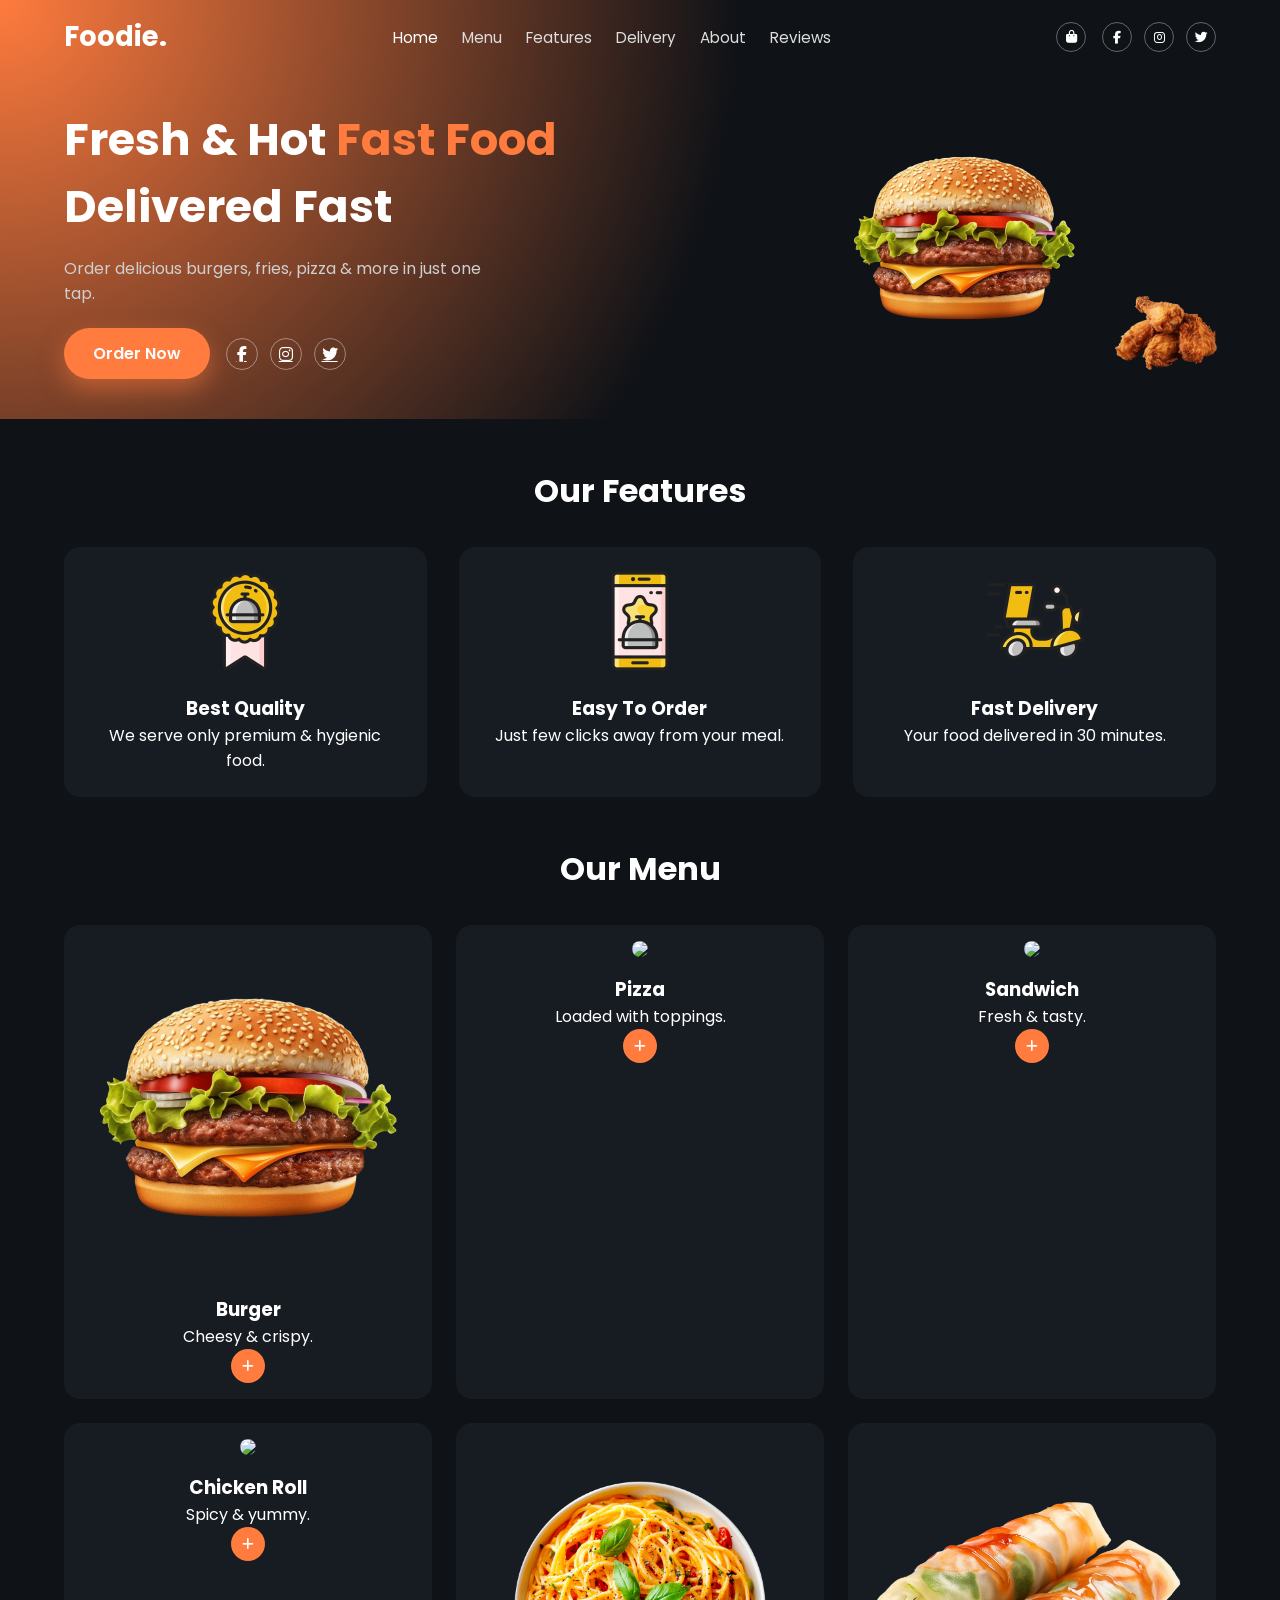
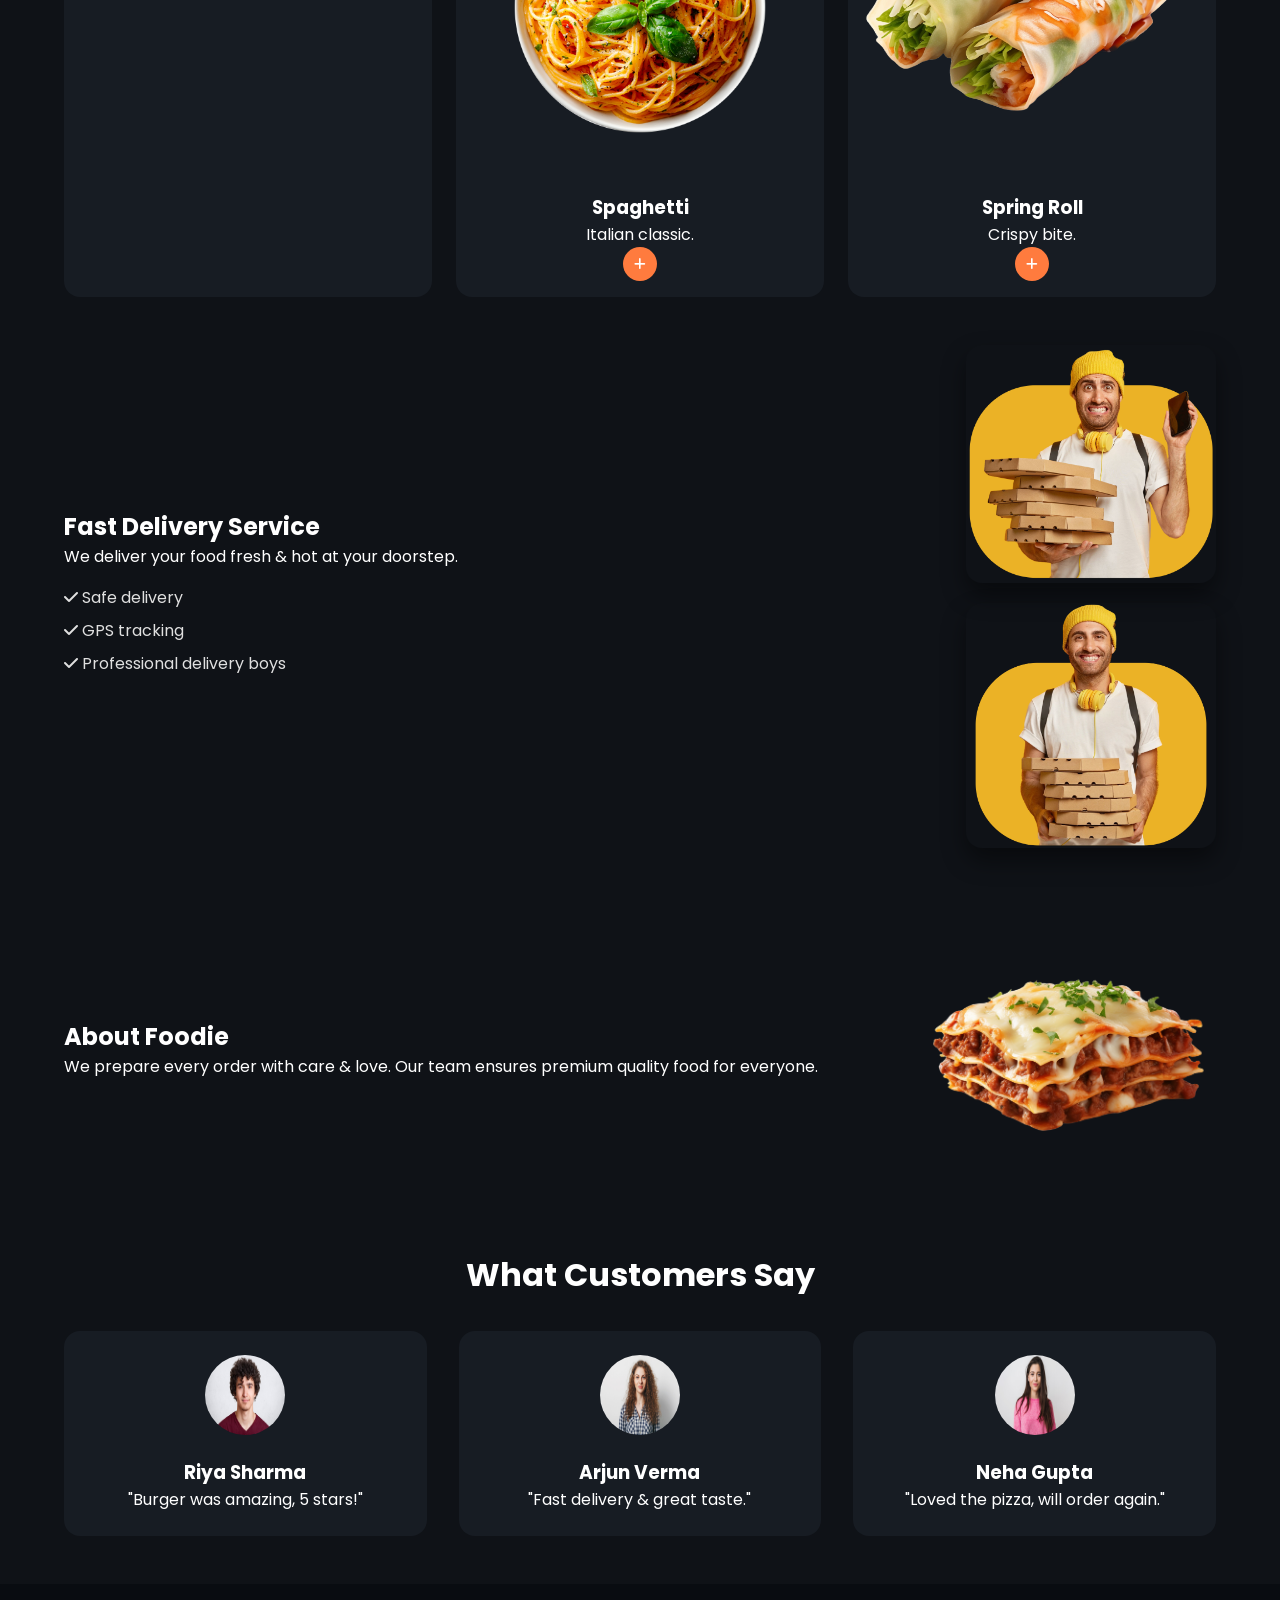
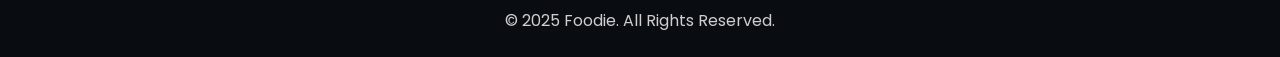
==== index.html @ 80d9b734 "foodie delivery" ====
<!DOCTYPE html>
<html lang="en">

<head>
  <meta charset="UTF-8" />
  <meta name="viewport" content="width=device-width, initial-scale=1.0" />
  <title>Foodie Website</title>

  <!-- Font -->
  <link href="https://fonts.googleapis.com/css2?family=Poppins:wght@300;400;500;600;700&display=swap"
    rel="stylesheet">

  <!-- Icons -->
  <link rel="stylesheet"
    href="https://cdnjs.cloudflare.com/ajax/libs/font-awesome/6.5.1/css/all.min.css">

  <!-- CSS -->
  <link rel="stylesheet" href="style.css" />

</head>

<body>

  <!-- HEADER -->
  <header class="header">
    <nav class="navbar wrapper flex between items-center">
      <a href="#" class="logo">Foodie.</a>

      <ul class="navlist flex gap-3">
        <li><a href="#home" class="active">Home</a></li>
        <li><a href="#menu">Menu</a></li>
        <li><a href="#features">Features</a></li>
        <li><a href="#delivery">Delivery</a></li>
        <li><a href="#about">About</a></li>
        <li><a href="#testimonials">Reviews</a></li>
      </ul>

      <div class="nav-right flex gap-2">
        <a href="#" class="cart-icon">
          

          <i class="fa-solid fa-bag-shopping"></i>
        </a>

        <div class="social-header flex gap-1">
          <a href="#"><i class="fa-brands fa-facebook-f"></i></a>
          <a href="#"><i class="fa-brands fa-instagram"></i></a>
          <a href="#"><i class="fa-brands fa-twitter"></i></a>
        </div>

        <input type="checkbox" id="menu-toggle">
        <label for="menu-toggle" class="hamburger">
          <i class="fa-solid fa-bars"></i>
        </label>
      </div>
    </nav>

    <div class="mobile-menu wrapper">
      <ul>
        <li><a href="#home" class="active">Home</a></li>
        <li><a href="#menu">Menu</a></li>
        <li><a href="#features">Features</a></li>
        <li><a href="#delivery">Delivery</a></li>
        <li><a href="#about">About</a></li>
        <li><a href="#testimonials">Reviews</a></li>
      </ul>
    </div>

    <!-- HERO SECTION -->
    <section id="home" class="hero wrapper flex between">
      <div class="hero-text">
        <h1>Fresh & Hot <span>Fast Food</span> Delivered Fast</h1>
        <p>Order delicious burgers, fries, pizza & more in just one tap.</p>

        <div class="hero-cta flex items-center gap-2">
          <a href="#menu" class="btn-primary">Order Now</a>

          <div class="hero-social flex gap-1">
            <a href="#"><i class="fa-brands fa-facebook-f"></i></a>
            <a href="#"><i class="fa-brands fa-instagram"></i></a>
            <a href="#"><i class="fa-brands fa-twitter"></i></a>
          </div>
        </div>
      </div>

      <div class="hero-image">
        <img src="image/burger.png" alt="Main Food">
        <img src="image/fried-chicken.png" class="hero-img-small" alt="Side Food">
      </div>
    </section>

  </header>


  <!-- FEATURES SECTION -->
  <section id="features" class="features wrapper">
    <h2 class="section-heading">Our Features</h2>

    <div class="features-grid">
      <div class="feature-card">
        <img src="image/best-quality.png" alt="Best Quality">
        <h3>Best Quality</h3>
        <p>We serve only premium & hygienic food.</p>
      </div>

      <div class="feature-card">
        <img src="image/easy-to-order.png" alt="Order Easy">
        <h3>Easy To Order</h3>
        <p>Just few clicks away from your meal.</p>
      </div>

      <div class="feature-card">
        <img src="image/fast-delivery.png" alt="Fast Delivery">
        <h3>Fast Delivery</h3>
        <p>Your food delivered in 30 minutes.</p>
      </div>
    </div>
  </section>


  <!-- MENU SECTION -->
  <section id="menu" class="menu wrapper">
    <h2 class="section-heading">Our Menu</h2>

    <div class="menu-grid">

      <div class="menu-card">
        <img src="image/burger.png">
        <h3>Burger</h3>
        <p>Cheesy & crispy.</p>
        <button class="add-btn"><i class="fa-solid fa-plus"></i></button>
      </div>

      <div class="menu-card">
        <img src="image/pizza.png">
        <h3>Pizza</h3>
        <p>Loaded with toppings.</p>
        <button class="add-btn"><i class="fa-solid fa-plus"></i></button>
      </div>

      <div class="menu-card">
        <img src="image/sandwich.png">
        <h3>Sandwich</h3>
        <p>Fresh & tasty.</p>
        <button class="add-btn"><i class="fa-solid fa-plus"></i></button>
      </div>

      <div class="menu-card">
        <img src="image/chicken-roll.png">
        <h3>Chicken Roll</h3>
        <p>Spicy & yummy.</p>
        <button class="add-btn"><i class="fa-solid fa-plus"></i></button>
      </div>

      <div class="menu-card"> 

        <img src="image/spaghetti.png">
        <h3>Spaghetti</h3>
        <p>Italian classic.</p>
        <button class="add-btn"><i class="fa-solid fa-plus"></i></button>
      </div>

      <div class="menu-card">
        <img src="image/spring-roll.png">
        <h3>Spring Roll</h3>
        <p>Crispy bite.</p>
        <button class="add-btn"><i class="fa-solid fa-plus"></i></button>
      </div>

    </div>
  </section>


  <!-- DELIVERY SECTION (UPDATED WITH 2 IMAGES) -->
  <section id="delivery" class="delivery wrapper flex between">

    <div class="delivery-text">
      <h2>Fast Delivery Service</h2>
      <p>We deliver your food fresh & hot at your doorstep.</p>

      <ul>
        <li><i class="fa-solid fa-check"></i> Safe delivery</li>
        <li><i class="fa-solid fa-check"></i> GPS tracking</li>
        <li><i class="fa-solid fa-check"></i> Professional delivery boys</li>
      </ul>
    </div>

    <div class="delivery-images">
      <img src="image/delivery-boy-with-phone.png" class="delivery-img" alt="Delivery Boy">
      <img src="image/delivery-boy.png" class="delivery-img" alt="Delivery Boy 2">
    </div>

  </section>


  <!-- ABOUT SECTION -->
  <section id="about" class="about wrapper flex between">
    <div class="about-text">
      <h2>About <span>Foodie</span></h2>
      <p>We prepare every order with care & love. Our team ensures premium
        quality food for everyone.</p>
    </div>

    <div class="about-image">
      <img src="image/lasagna.png">
    </div>
  </section>


  <!-- TESTIMONIALS -->
  <section id="testimonials" class="testimonials wrapper">
    <h2 class="section-heading">What Customers Say</h2>

    <div class="testi-grid">

      <div class="testi-card">
        <img src="image/profile1.jpeg">
        <h3>Riya Sharma</h3>
        <p>"Burger was amazing, 5 stars!"</p>
      </div>

      <div class="testi-card">
        <img src="image/profile2.jpeg">
        <h3>Arjun Verma</h3>
        <p>"Fast delivery & great taste."</p>
      </div>

      <div class="testi-card">
        <img src="image/profile3.jpeg">
        <h3>Neha Gupta</h3>
        <p>"Loved the pizza, will order again."</p>
      </div>

    </div>
  </section>


  <!-- FOOTER -->
  <footer class="footer">
    <p>© 2025 Foodie. All Rights Reserved.</p>
  </footer>

  <!-- JS -->
  <script src="script.js"></script>

</body>

</html>
---- style.css ----
/* RESET */
*,
*::before,
*::after {
  margin: 0;
  padding: 0;
  box-sizing: border-box;
}

body {
  font-family: "Poppins", sans-serif;
  background: #0f1217;
  color: #ffffff;
}

/* UTILITIES */
.wrapper {
  width: 90%;
  max-width: 1200px;
  margin: 0 auto;
}

.flex {
  display: flex;
}

.between {
  justify-content: space-between;
}

.items-center {
  align-items: center;
}

.gap-1 {
  gap: 0.75rem;
}

.gap-2 {
  gap: 1rem;
}

.gap-3 {
  gap: 1.5rem;
}

/* HEADER / NAVBAR */
.header {
  padding: 1rem 0 2.5rem;
  background: radial-gradient(circle at top left, #ff7b3e, #0f1217 55%);
}

.logo {
  text-decoration: none;
  font-size: 1.7rem;
  font-weight: 700;
  color: #fff;
}

.navlist {
  list-style: none;
}

.navlist a {
  text-decoration: none;
  color: #dedede;
  font-size: 0.95rem;
  transition: 0.3s;
}

.navlist a:hover,
.navlist a.active {
  color: white;
}

/* Right side */
.cart-icon,
.social-header a {
  width: 30px;
  height: 30px;
  border-radius: 50%;
  border: 1px solid rgba(255, 255, 255, 0.35);
  display: flex;
  align-items: center;
  justify-content: center;
  text-decoration: none;
  color: white;
  font-size: 0.8rem;
  transition: 0.3s;
}

.cart-icon:hover,
.social-header a:hover {
  background: #ff7b3e;
  border-color: #ff7b3e;
}

/* Badge */
.badge {
  position: absolute;
  top: -6px;
  right: -6px;
  background: #ff7b3e;
  color: white;
  padding: 2px 6px;
  border-radius: 50%;
  font-size: 0.7rem;
  font-weight: bold;
}

/* Mobile Menu */
#menu-toggle {
  display: none;
}

.hamburger {
  display: none;
  cursor: pointer;
  font-size: 1.2rem;
}

.mobile-menu {
  display: none;
  margin-top: 0.7rem;
}

.mobile-menu ul {
  list-style: none;
  background: #1b1f25;
  padding: 1rem;
  border-radius: 0.8rem;
}

.mobile-menu li {
  margin: 0.5rem 0;
}

.mobile-menu a {
  color: #e0e0e0;
  text-decoration: none;
  font-size: 1rem;
}

/* HERO SECTION */
.hero {
  margin-top: 3rem;
  display: grid;
  grid-template-columns: 1.1fr 0.9fr;
  align-items: center;
  gap: 2rem;
}

.hero-text h1 {
  font-size: 2.8rem;
}
.hero-text h1 span {
  color: #ff7b3e;
}

.hero-text p {
  margin: 1rem 0 1.4rem;
  max-width: 420px;
  color: #cfcfcf;
}

.btn-primary {
  background: #ff7b3e;
  padding: 0.8rem 1.8rem;
  border-radius: 999px;
  color: white;
  text-decoration: none;
  font-weight: 600;
  box-shadow: 0 10px 25px rgba(255, 123, 62, 0.5);
}

.hero-social a {
  width: 32px;
  height: 32px;
  border-radius: 50%;
  border: 1px solid rgba(255, 255, 255, 0.4);
  display: flex;
  align-items: center;
  justify-content: center;
  color: white;
}

/* Hero images */
.hero-image {
  position: relative;
  text-align: center;
}

.hero-image img:first-child {
  width: 250px;
}

.hero-img-small {
  position: absolute;
  bottom: -20px;
  right: -10px;
  width: 120px;
}

/* FEATURES */
.features {
  margin: 3rem auto;
  text-align: center;
}

.features-grid {
  display: grid;
  grid-template-columns: repeat(3, 1fr);
  gap: 2rem;
}

.feature-card {
  background: #171c23;
  padding: 1.5rem;
  border-radius: 1rem;
  text-align: center;
}

.feature-card img {
  width: 100px;
  margin-bottom: 1rem;
}

/* MENU SECTION */
.menu {
  margin: 3rem auto;
}

.section-heading {
  text-align: center;
  font-size: 2rem;
  margin-bottom: 2rem;
}

.menu-grid {
  display: grid;
  grid-template-columns: repeat(3, 1fr);
  gap: 1.5rem;
}

.menu-card {
  background: #171c23;
  padding: 1rem;
  border-radius: 1rem;
  text-align: center;
}

.menu-card img {
  width: 100%;
  border-radius: 0.8rem;
  margin-bottom: 0.7rem;
}

.add-btn {
  width: 34px;
  height: 34px;
  background: #ff7b3e;
  border: none;
  border-radius: 50%;
  color: white;
  cursor: pointer;
}

/* DELIVERY (2 DELIVERY BOY IMAGES) */
.delivery {
  margin: 3rem auto;
  gap: 2rem;
  align-items: center;
}

.delivery-text {
  max-width: 450px;
}

.delivery-text ul {
  margin-top: 1rem;
  list-style: none;
}

.delivery-text li {
  margin-bottom: 0.5rem;
  color: #e0e0e0;
}

.delivery-images {
  display: flex;
  flex-direction: column;
  gap: 1.2rem;
}

.delivery-img {
  width: 250px;
  border-radius: 1rem;
  box-shadow: 0 12px 25px rgba(0, 0, 0, 0.45);
}

/* ABOUT */
.about {
  margin: 3rem auto;
  gap: 2rem;
  align-items: center;
}

.about-image img {
  width: 300px;
  border-radius: 1rem;
}

/* TESTIMONIALS */
.testimonials {
  margin: 3rem auto;
  text-align: center;
}

.testi-grid {
  margin-top: 2rem;
  display: grid;
  grid-template-columns: repeat(3, 1fr);
  gap: 2rem;
}

.testi-card {
  background: #171c23;
  padding: 1.5rem;
  border-radius: 1rem;
}

.testi-card img {
  width: 80px;
  height: 80px;
  border-radius: 50%;
  margin-bottom: 1rem;
}

/* FOOTER */
.footer {
  background: #090c11;
  text-align: center;
  padding: 1.5rem 0;
  margin-top: 3rem;
  color: #cfcfcf;
}

/* RESPONSIVE */
@media (max-width: 900px) {
  .hero {
    grid-template-columns: 1fr;
  }

  .menu-grid {
    grid-template-columns: repeat(2, 1fr);
  }

  .features-grid {
    grid-template-columns: 1fr;
  }

  .testi-grid {
    grid-template-columns: 1fr;
  }
}

@media (max-width: 768px) {

  .navlist {
    display: none;
  }

  .hamburger {
    display: block;
  }

  .mobile-menu {
    display: block;
  }

  .delivery {
    flex-direction: column;
    text-align: center;
  }

  .delivery-images {
    flex-direction: row;
    justify-content: center;
  }

  .delivery-img {
    width: 180px;
  }

  .menu-grid {
    grid-template-columns: 1fr;
  }

  .about {
    flex-direction: column;
  }
}
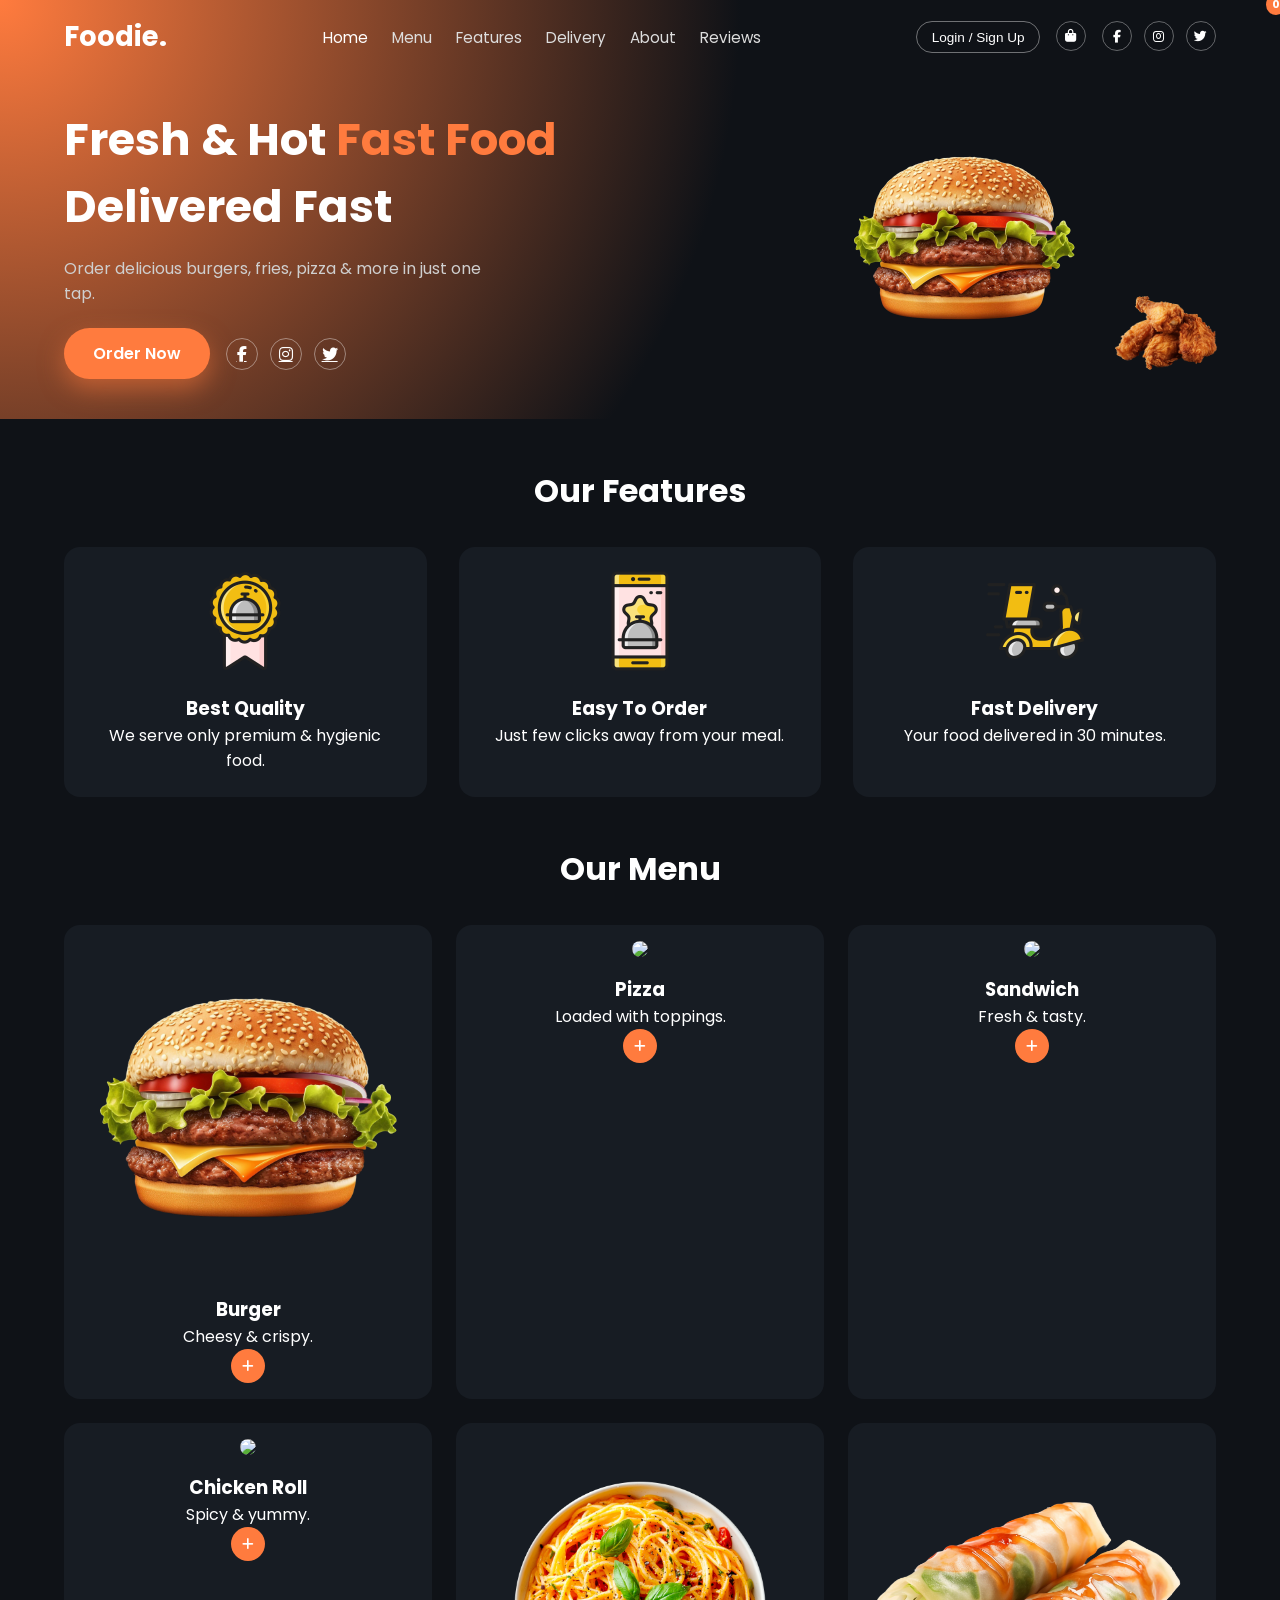
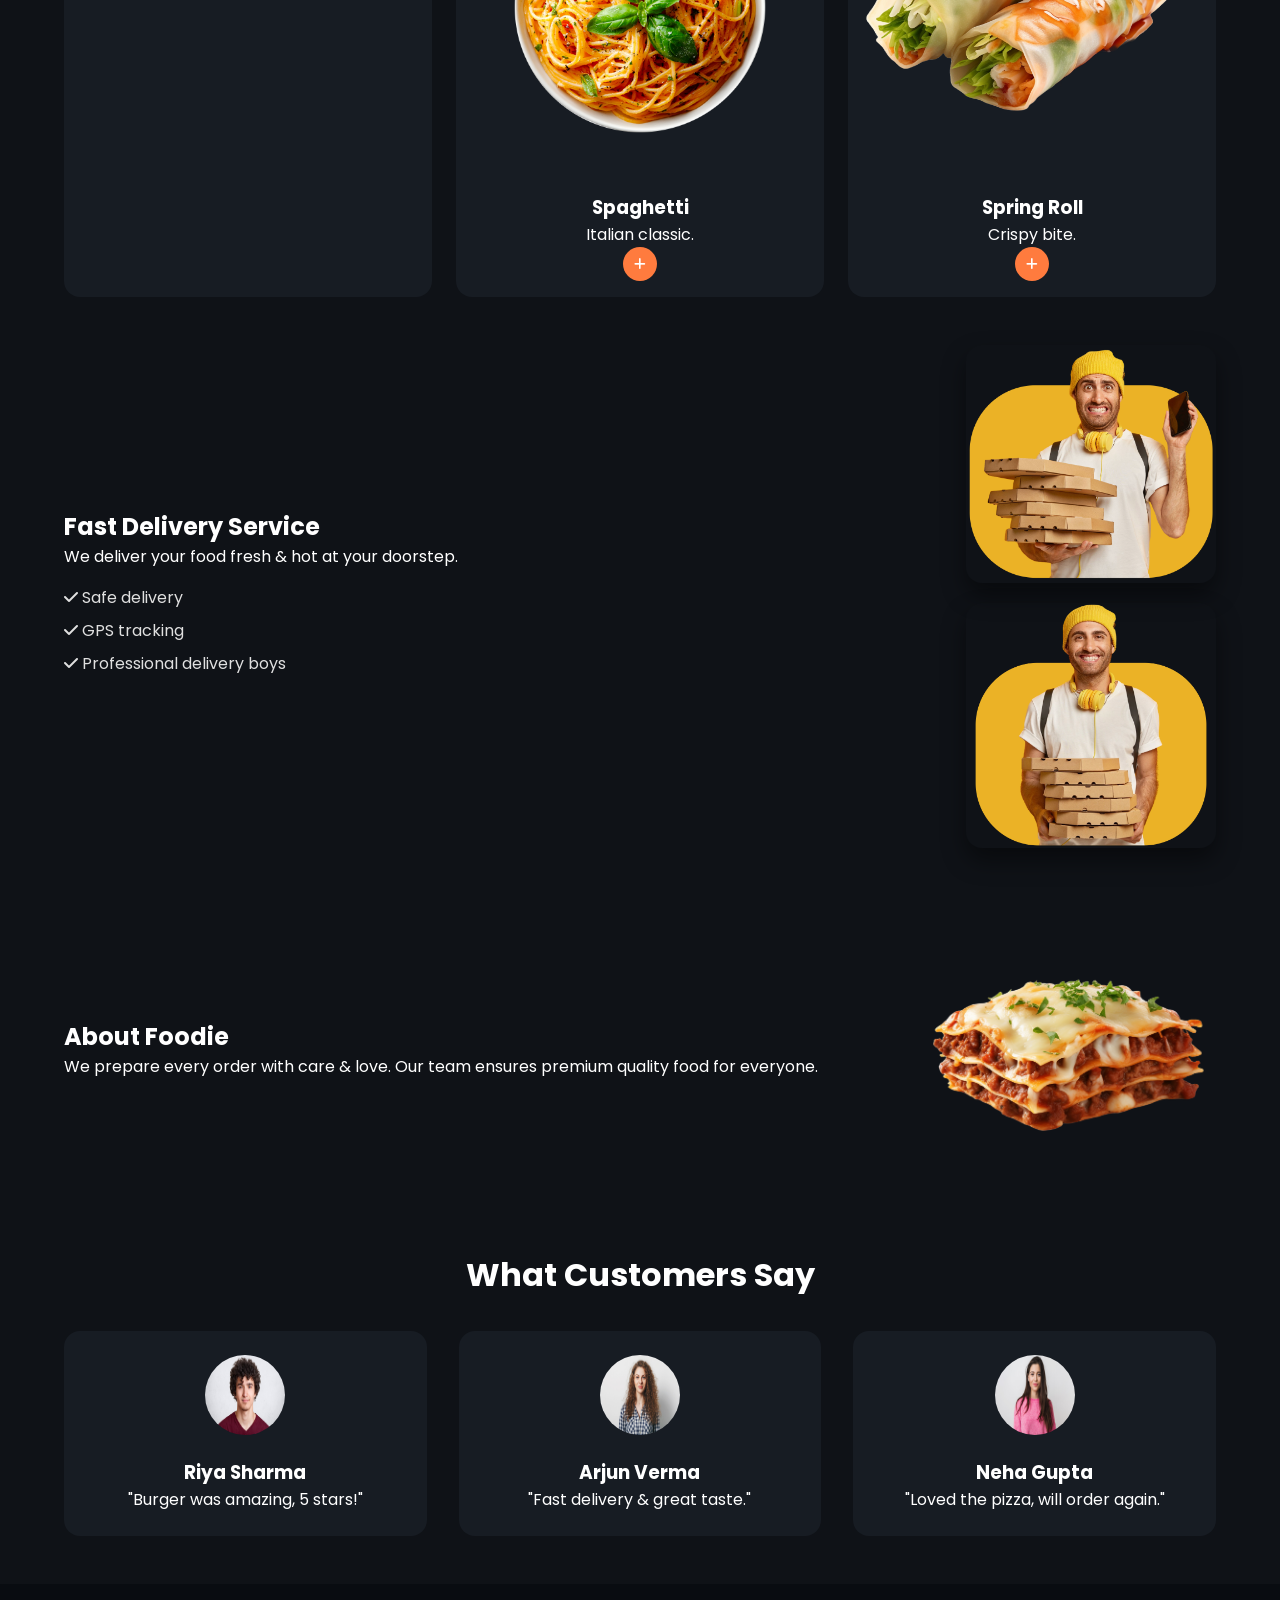
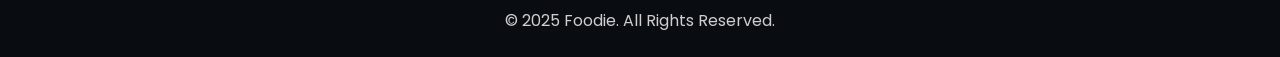
==== commit ea2ea82d: "added login/signup" ====
--- a/index.html
+++ b/index.html
@@ -36,6 +36,7 @@
       </ul>
 
       <div class="nav-right flex gap-2">
+        <button class="auth-btn" id="open-auth-modal" type="button">Login / Sign Up</button>
         <a href="#" class="cart-icon">
           
 
@@ -235,6 +236,35 @@
   </section>
 
 
+  <!-- AUTH MODAL -->
+  <div id="auth-modal" class="auth-modal">
+    <div class="auth-modal-content">
+      <button id="close-auth-modal" class="close-auth" type="button" aria-label="Close auth form">&times;</button>
+      <h2>Welcome to Foodie</h2>
+
+      <div class="auth-tabs">
+        <button type="button" class="auth-tab active" data-auth-tab="login">Login</button>
+        <button type="button" class="auth-tab" data-auth-tab="signup">Create Account</button>
+      </div>
+
+      <form id="login-form" class="auth-form active">
+        <input type="email" id="login-email" placeholder="Email Address" required>
+        <input type="password" id="login-password" placeholder="Password" required>
+        <button type="submit" class="auth-submit">Login</button>
+      </form>
+
+      <form id="signup-form" class="auth-form">
+        <input type="text" id="signup-name" placeholder="Full Name" required>
+        <input type="email" id="signup-email" placeholder="Email Address" required>
+        <input type="password" id="signup-password" placeholder="Create Password" required>
+        <button type="submit" class="auth-submit">Create Account</button>
+      </form>
+
+      <p id="auth-message" class="auth-message"></p>
+    </div>
+  </div>
+
+  
   <!-- FOOTER -->
   <footer class="footer">
     <p>© 2025 Foodie. All Rights Reserved.</p>
--- a/style.css
+++ b/style.css
@@ -89,6 +89,22 @@
   transition: 0.3s;
 }
 
+.auth-btn {
+  background: transparent;
+  border: 1px solid rgba(255, 255, 255, 0.4);
+  color: #fff;
+  padding: 0.45rem 0.9rem;
+  border-radius: 999px;
+  cursor: pointer;
+  font-size: 0.85rem;
+  transition: 0.3s;
+}
+
+.auth-btn:hover {
+  background: #ff7b3e;
+  border-color: #ff7b3e;
+}
+
 .cart-icon:hover,
 .social-header a:hover {
   background: #ff7b3e;
@@ -345,6 +361,102 @@
   color: #cfcfcf;
 }
 
+/* AUTH MODAL */
+.auth-modal {
+  position: fixed;
+  inset: 0;
+  background: rgba(0, 0, 0, 0.7);
+  display: none;
+  align-items: center;
+  justify-content: center;
+  z-index: 999;
+  padding: 1rem;
+}
+
+.auth-modal.show {
+  display: flex;
+}
+
+.auth-modal-content {
+  width: 100%;
+  max-width: 420px;
+  background: #171c23;
+  border-radius: 1rem;
+  padding: 1.5rem;
+  position: relative;
+}
+
+.auth-modal-content h2 {
+  margin-bottom: 1rem;
+  text-align: center;
+}
+
+.close-auth {
+  position: absolute;
+  top: 10px;
+  right: 14px;
+  border: none;
+  background: transparent;
+  color: #fff;
+  font-size: 1.8rem;
+  cursor: pointer;
+}
+
+.auth-tabs {
+  display: grid;
+  grid-template-columns: 1fr 1fr;
+  gap: 0.5rem;
+  margin-bottom: 1rem;
+}
+
+.auth-tab {
+  border: 1px solid #2a323c;
+  background: #0f1217;
+  color: #fff;
+  border-radius: 0.6rem;
+  padding: 0.55rem;
+  cursor: pointer;
+}
+
+.auth-tab.active {
+  background: #ff7b3e;
+  border-color: #ff7b3e;
+}
+
+.auth-form {
+  display: none;
+  gap: 0.8rem;
+}
+
+.auth-form.active {
+  display: grid;
+}
+
+.auth-form input {
+  padding: 0.75rem 0.9rem;
+  border-radius: 0.6rem;
+  border: 1px solid #2a323c;
+  background: #0f1217;
+  color: #fff;
+}
+
+.auth-submit {
+  border: none;
+  border-radius: 0.6rem;
+  background: #ff7b3e;
+  color: #fff;
+  padding: 0.75rem;
+  cursor: pointer;
+  font-weight: 600;
+}
+
+.auth-message {
+  min-height: 1.25rem;
+  margin-top: 0.8rem;
+  text-align: center;
+  font-size: 0.9rem;
+}
+
 /* RESPONSIVE */
 @media (max-width: 900px) {
   .hero {
@@ -374,6 +486,11 @@
     display: block;
   }
 
+  .auth-btn {
+    font-size: 0.75rem;
+    padding: 0.35rem 0.7rem;
+  }
+
   .mobile-menu {
     display: block;
   }
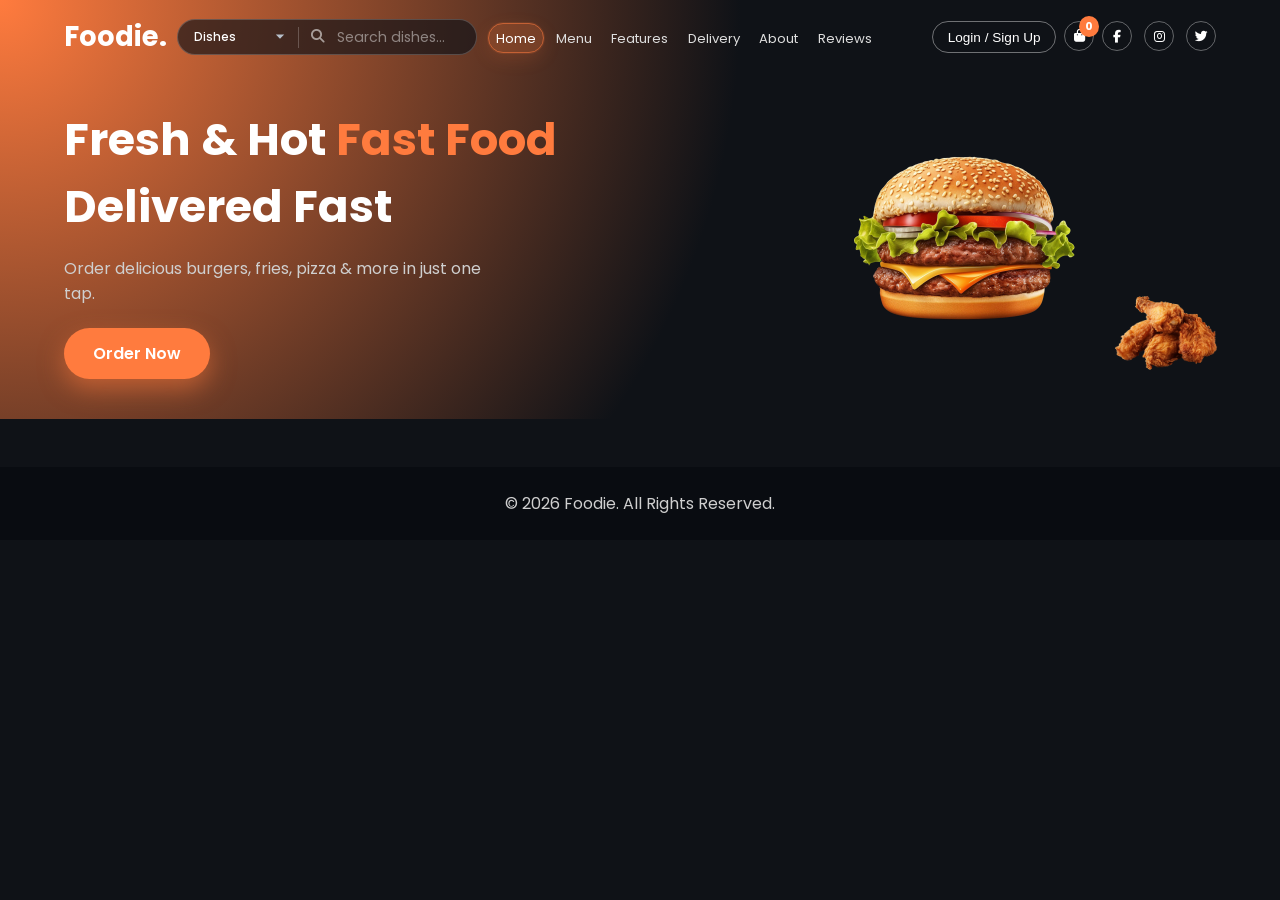
==== commit cc396f95: "added search bar with sorting filter" ====
--- a/index.html
+++ b/index.html
@@ -4,42 +4,49 @@
 <head>
   <meta charset="UTF-8" />
   <meta name="viewport" content="width=device-width, initial-scale=1.0" />
-  <title>Foodie Website</title>
+  <title>Home — Foodie</title>
 
-  <!-- Font -->
   <link href="https://fonts.googleapis.com/css2?family=Poppins:wght@300;400;500;600;700&display=swap"
     rel="stylesheet">
 
-  <!-- Icons -->
   <link rel="stylesheet"
     href="https://cdnjs.cloudflare.com/ajax/libs/font-awesome/6.5.1/css/all.min.css">
 
-  <!-- CSS -->
   <link rel="stylesheet" href="style.css" />
 
 </head>
 
 <body>
 
-  <!-- HEADER -->
   <header class="header">
-    <nav class="navbar wrapper flex between items-center">
-      <a href="#" class="logo">Foodie.</a>
+    <nav class="navbar wrapper nav-with-search flex items-center gap-2">
+      <a href="index.html" class="logo">Foodie.</a>
+
+      <form class="nav-search-form" action="menu.html" method="get" role="search">
+        <div class="nav-search-inner flex items-center gap-1">
+          <select name="type" class="nav-search-type" aria-label="Search by">
+            <option value="dish">Dishes</option>
+            <option value="restaurant">Restaurants</option>
+          </select>
+          <span class="nav-search-divider" aria-hidden="true"></span>
+          <i class="fa-solid fa-magnifying-glass nav-search-icon" aria-hidden="true"></i>
+          <input type="search" name="q" class="nav-search-input" placeholder="Search dishes…"
+            aria-label="Search dishes" autocomplete="off">
+        </div>
+      </form>
 
       <ul class="navlist flex gap-3">
-        <li><a href="#home" class="active">Home</a></li>
-        <li><a href="#menu">Menu</a></li>
-        <li><a href="#features">Features</a></li>
-        <li><a href="#delivery">Delivery</a></li>
-        <li><a href="#about">About</a></li>
-        <li><a href="#testimonials">Reviews</a></li>
+        <li><a href="index.html" class="active">Home</a></li>
+        <li><a href="menu.html">Menu</a></li>
+        <li><a href="features.html">Features</a></li>
+        <li><a href="delivery.html">Delivery</a></li>
+        <li><a href="about.html">About</a></li>
+        <li><a href="testimonials.html">Reviews</a></li>
       </ul>
 
       <div class="nav-right flex gap-2">
         <button class="auth-btn" id="open-auth-modal" type="button">Login / Sign Up</button>
         <a href="#" class="cart-icon">
-          
-
           <i class="fa-solid fa-bag-shopping"></i>
         </a>
 
@@ -57,30 +64,35 @@
     </nav>
 
     <div class="mobile-menu wrapper">
+      <form class="nav-search-form nav-search-form--mobile" action="menu.html" method="get" role="search">
+        <div class="nav-search-inner flex items-center gap-1">
+          <select name="type" class="nav-search-type" aria-label="Search by">
+            <option value="dish">Dishes</option>
+            <option value="restaurant">Restaurants</option>
+          </select>
+          <span class="nav-search-divider" aria-hidden="true"></span>
+          <i class="fa-solid fa-magnifying-glass nav-search-icon" aria-hidden="true"></i>
+          <input type="search" name="q" class="nav-search-input" placeholder="Search dishes…"
+            aria-label="Search dishes" autocomplete="off">
+        </div>
+      </form>
       <ul>
-        <li><a href="#home" class="active">Home</a></li>
-        <li><a href="#menu">Menu</a></li>
-        <li><a href="#features">Features</a></li>
-        <li><a href="#delivery">Delivery</a></li>
-        <li><a href="#about">About</a></li>
-        <li><a href="#testimonials">Reviews</a></li>
+        <li><a href="index.html" class="active">Home</a></li>
+        <li><a href="menu.html">Menu</a></li>
+        <li><a href="features.html">Features</a></li>
+        <li><a href="delivery.html">Delivery</a></li>
+        <li><a href="about.html">About</a></li>
+        <li><a href="testimonials.html">Reviews</a></li>
       </ul>
     </div>
 
-    <!-- HERO SECTION -->
     <section id="home" class="hero wrapper flex between">
       <div class="hero-text">
         <h1>Fresh & Hot <span>Fast Food</span> Delivered Fast</h1>
         <p>Order delicious burgers, fries, pizza & more in just one tap.</p>
 
         <div class="hero-cta flex items-center gap-2">
-          <a href="#menu" class="btn-primary">Order Now</a>
-
-          <div class="hero-social flex gap-1">
-            <a href="#"><i class="fa-brands fa-facebook-f"></i></a>
-            <a href="#"><i class="fa-brands fa-instagram"></i></a>
-            <a href="#"><i class="fa-brands fa-twitter"></i></a>
-          </div>
+          <a href="menu.html" class="btn-primary">Order Now</a>
         </div>
       </div>
 
@@ -92,151 +104,10 @@
 
   </header>
 
+  <footer class="footer">
+    <p>© 2026 Foodie. All Rights Reserved.</p>
+  </footer>
 
-  <!-- FEATURES SECTION -->
-  <section id="features" class="features wrapper">
-    <h2 class="section-heading">Our Features</h2>
-
-    <div class="features-grid">
-      <div class="feature-card">
-        <img src="image/best-quality.png" alt="Best Quality">
-        <h3>Best Quality</h3>
-        <p>We serve only premium & hygienic food.</p>
-      </div>
-
-      <div class="feature-card">
-        <img src="image/easy-to-order.png" alt="Order Easy">
-        <h3>Easy To Order</h3>
-        <p>Just few clicks away from your meal.</p>
-      </div>
-
-      <div class="feature-card">
-        <img src="image/fast-delivery.png" alt="Fast Delivery">
-        <h3>Fast Delivery</h3>
-        <p>Your food delivered in 30 minutes.</p>
-      </div>
-    </div>
-  </section>
-
-
-  <!-- MENU SECTION -->
-  <section id="menu" class="menu wrapper">
-    <h2 class="section-heading">Our Menu</h2>
-
-    <div class="menu-grid">
-
-      <div class="menu-card">
-        <img src="image/burger.png">
-        <h3>Burger</h3>
-        <p>Cheesy & crispy.</p>
-        <button class="add-btn"><i class="fa-solid fa-plus"></i></button>
-      </div>
-
-      <div class="menu-card">
-        <img src="image/pizza.png">
-        <h3>Pizza</h3>
-        <p>Loaded with toppings.</p>
-        <button class="add-btn"><i class="fa-solid fa-plus"></i></button>
-      </div>
-
-      <div class="menu-card">
-        <img src="image/sandwich.png">
-        <h3>Sandwich</h3>
-        <p>Fresh & tasty.</p>
-        <button class="add-btn"><i class="fa-solid fa-plus"></i></button>
-      </div>
-
-      <div class="menu-card">
-        <img src="image/chicken-roll.png">
-        <h3>Chicken Roll</h3>
-        <p>Spicy & yummy.</p>
-        <button class="add-btn"><i class="fa-solid fa-plus"></i></button>
-      </div>
-
-      <div class="menu-card"> 
-
-        <img src="image/spaghetti.png">
-        <h3>Spaghetti</h3>
-        <p>Italian classic.</p>
-        <button class="add-btn"><i class="fa-solid fa-plus"></i></button>
-      </div>
-
-      <div class="menu-card">
-        <img src="image/spring-roll.png">
-        <h3>Spring Roll</h3>
-        <p>Crispy bite.</p>
-        <button class="add-btn"><i class="fa-solid fa-plus"></i></button>
-      </div>
-
-    </div>
-  </section>
-
-
-  <!-- DELIVERY SECTION (UPDATED WITH 2 IMAGES) -->
-  <section id="delivery" class="delivery wrapper flex between">
-
-    <div class="delivery-text">
-      <h2>Fast Delivery Service</h2>
-      <p>We deliver your food fresh & hot at your doorstep.</p>
-
-      <ul>
-        <li><i class="fa-solid fa-check"></i> Safe delivery</li>
-        <li><i class="fa-solid fa-check"></i> GPS tracking</li>
-        <li><i class="fa-solid fa-check"></i> Professional delivery boys</li>
-      </ul>
-    </div>
-
-    <div class="delivery-images">
-      <img src="image/delivery-boy-with-phone.png" class="delivery-img" alt="Delivery Boy">
-      <img src="image/delivery-boy.png" class="delivery-img" alt="Delivery Boy 2">
-    </div>
-
-  </section>
-
-
-  <!-- ABOUT SECTION -->
-  <section id="about" class="about wrapper flex between">
-    <div class="about-text">
-      <h2>About <span>Foodie</span></h2>
-      <p>We prepare every order with care & love. Our team ensures premium
-        quality food for everyone.</p>
-    </div>
-
-    <div class="about-image">
-      <img src="image/lasagna.png">
-    </div>
-  </section>
-
-
-  <!-- TESTIMONIALS -->
-  <section id="testimonials" class="testimonials wrapper">
-    <h2 class="section-heading">What Customers Say</h2>
-
-    <div class="testi-grid">
-
-      <div class="testi-card">
-        <img src="image/profile1.jpeg">
-        <h3>Riya Sharma</h3>
-        <p>"Burger was amazing, 5 stars!"</p>
-      </div>
-
-      <div class="testi-card">
-        <img src="image/profile2.jpeg">
-        <h3>Arjun Verma</h3>
-        <p>"Fast delivery & great taste."</p>
-      </div>
-
-      <div class="testi-card">
-        <img src="image/profile3.jpeg">
-        <h3>Neha Gupta</h3>
-        <p>"Loved the pizza, will order again."</p>
-      </div>
-
-    </div>
-  </section>
-
-
-  <!-- AUTH MODAL -->
   <div id="auth-modal" class="auth-modal">
     <div class="auth-modal-content">
       <button id="close-auth-modal" class="close-auth" type="button" aria-label="Close auth form">&times;</button>
@@ -264,13 +135,6 @@
     </div>
   </div>
 
-  
-  <!-- FOOTER -->
-  <footer class="footer">
-    <p>© 2025 Foodie. All Rights Reserved.</p>
-  </footer>
-
-  <!-- JS -->
   <script src="script.js"></script>
 
 </body>
--- a/style.css
+++ b/style.css
@@ -50,6 +50,14 @@
   background: radial-gradient(circle at top left, #ff7b3e, #0f1217 55%);
 }
 
+.header-inner {
+  padding-bottom: 1.25rem;
+}
+
+.page-main {
+  padding-top: 0.5rem;
+}
+
 .logo {
   text-decoration: none;
   font-size: 1.7rem;
@@ -57,6 +65,130 @@
   color: #fff;
 }
 
+.nav-with-search {
+  flex-wrap: wrap;
+  gap: 0.5rem 0.65rem;
+}
+
+.nav-with-search .nav-search-form {
+  flex: 1 1 140px;
+  max-width: 300px;
+  min-width: 100px;
+}
+
+.nav-with-search .nav-right {
+  margin-left: auto;
+  flex-shrink: 0;
+  gap: 0.5rem;
+}
+
+.nav-with-search .navlist {
+  gap: 0.2rem;
+  flex-shrink: 1;
+  min-width: 0;
+}
+
+.nav-with-search .navlist a {
+  padding: 0.3rem 0.45rem;
+  font-size: 0.82rem;
+  white-space: nowrap;
+}
+
+@media (min-width: 769px) {
+  .nav-with-search {
+    flex-wrap: nowrap;
+  }
+}
+
+@media (min-width: 769px) and (max-width: 1100px) {
+  .nav-with-search .navlist a {
+    font-size: 0.76rem;
+    padding: 0.28rem 0.35rem;
+  }
+
+  .nav-with-search .nav-search-form {
+    max-width: 220px;
+  }
+
+  .nav-with-search .auth-btn {
+    padding: 0.32rem 0.5rem;
+    font-size: 0.72rem;
+  }
+}
+
+.nav-search-inner {
+  width: 100%;
+  padding: 0.4rem 0.85rem;
+  background: rgba(15, 18, 23, 0.65);
+  border-radius: 999px;
+  border: 1px solid rgba(255, 255, 255, 0.2);
+  transition: border-color 0.2s ease, box-shadow 0.2s ease, background 0.2s ease;
+}
+
+.nav-search-inner:focus-within {
+  background: rgba(15, 18, 23, 0.9);
+  border-color: rgba(255, 123, 62, 0.55);
+  box-shadow: 0 0 0 2px rgba(255, 123, 62, 0.15);
+}
+
+.nav-search-type {
+  flex-shrink: 0;
+  max-width: 118px;
+  font-family: inherit;
+  font-size: 0.72rem;
+  font-weight: 500;
+  color: #fff;
+  background: transparent;
+  border: none;
+  padding: 0.15rem 1rem 0.15rem 0.1rem;
+  cursor: pointer;
+  outline: none;
+  appearance: none;
+  background-image: url("data:image/svg+xml,%3Csvg xmlns='http://www.w3.org/2000/svg' width='10' height='10' viewBox='0 0 12 12'%3E%3Cpath fill='%23b8c0ca' d='M6 8L1 3h10z'/%3E%3C/svg%3E");
+  background-repeat: no-repeat;
+  background-position: right 0.05rem center;
+}
+
+.nav-search-type:focus {
+  color: #ff7b3e;
+}
+
+.nav-search-divider {
+  width: 1px;
+  align-self: stretch;
+  min-height: 1rem;
+  background: rgba(255, 255, 255, 0.22);
+  flex-shrink: 0;
+}
+
+.nav-search-icon {
+  color: rgba(255, 255, 255, 0.55);
+  font-size: 0.85rem;
+  flex-shrink: 0;
+}
+
+.nav-search-input {
+  flex: 1;
+  min-width: 0;
+  width: 100%;
+  border: none;
+  background: transparent;
+  color: #fff;
+  font-family: inherit;
+  font-size: 0.88rem;
+  outline: none;
+}
+
+.nav-search-input::placeholder {
+  color: rgba(255, 255, 255, 0.45);
+}
+
+.nav-search-form--mobile {
+  display: none;
+  width: 100%;
+  margin-bottom: 0.65rem;
+}
+
 .navlist {
   list-style: none;
 }
@@ -65,12 +197,22 @@
   text-decoration: none;
   color: #dedede;
   font-size: 0.95rem;
-  transition: 0.3s;
-}
-
-.navlist a:hover,
+  padding: 0.4rem 0.9rem;
+  border-radius: 999px;
+  border: 1px solid transparent;
+  transition: color 0.25s ease, background 0.25s ease, border-color 0.25s ease,
+    box-shadow 0.25s ease;
+}
+
+.navlist a:hover {
+  color: #fff;
+}
+
 .navlist a.active {
-  color: white;
+  color: #fff;
+  background: rgba(255, 123, 62, 0.22);
+  border-color: rgba(255, 123, 62, 0.55);
+  box-shadow: 0 0 0 1px rgba(255, 123, 62, 0.12), 0 6px 18px rgba(255, 123, 62, 0.15);
 }
 
 /* Right side */
@@ -87,6 +229,10 @@
   color: white;
   font-size: 0.8rem;
   transition: 0.3s;
+}
+
+.cart-icon {
+  position: relative;
 }
 
 .auth-btn {
@@ -155,6 +301,18 @@
   color: #e0e0e0;
   text-decoration: none;
   font-size: 1rem;
+  display: inline-block;
+  padding: 0.35rem 0.85rem;
+  border-radius: 999px;
+  border: 1px solid transparent;
+  transition: color 0.25s ease, background 0.25s ease, border-color 0.25s ease;
+}
+
+.mobile-menu a.active {
+  color: #fff;
+  background: rgba(255, 123, 62, 0.22);
+  border-color: rgba(255, 123, 62, 0.55);
+  box-shadow: 0 0 0 1px rgba(255, 123, 62, 0.12);
 }
 
 /* HERO SECTION */
@@ -189,17 +347,6 @@
   box-shadow: 0 10px 25px rgba(255, 123, 62, 0.5);
 }
 
-.hero-social a {
-  width: 32px;
-  height: 32px;
-  border-radius: 50%;
-  border: 1px solid rgba(255, 255, 255, 0.4);
-  display: flex;
-  align-items: center;
-  justify-content: center;
-  color: white;
-}
-
 /* Hero images */
 .hero-image {
   position: relative;
@@ -252,6 +399,95 @@
   margin-bottom: 2rem;
 }
 
+.menu-dashboard {
+  margin-bottom: 1.75rem;
+}
+
+.menu-toolbar {
+  flex-wrap: wrap;
+  padding: 1rem 1.25rem;
+  background: #171c23;
+  border-radius: 1rem;
+  border: 1px solid #2a323c;
+  gap: 1rem 1.25rem;
+}
+
+.menu-toolbar--sort-only {
+  justify-content: flex-end;
+}
+
+.menu-sort-wrap {
+  flex-shrink: 0;
+}
+
+.menu-sort-label {
+  font-size: 0.85rem;
+  color: #b8c0ca;
+  white-space: nowrap;
+}
+
+.menu-sort-select {
+  font-family: inherit;
+  font-size: 0.9rem;
+  color: #fff;
+  background: #0f1217;
+  border: 1px solid #2a323c;
+  border-radius: 0.6rem;
+  padding: 0.45rem 2rem 0.45rem 0.65rem;
+  cursor: pointer;
+  outline: none;
+  appearance: none;
+  background-image: url("data:image/svg+xml,%3Csvg xmlns='http://www.w3.org/2000/svg' width='12' height='12' viewBox='0 0 12 12'%3E%3Cpath fill='%23b8c0ca' d='M6 8L1 3h10z'/%3E%3C/svg%3E");
+  background-repeat: no-repeat;
+  background-position: right 0.55rem center;
+}
+
+.menu-sort-select:focus {
+  border-color: rgba(255, 123, 62, 0.65);
+  box-shadow: 0 0 0 2px rgba(255, 123, 62, 0.18);
+}
+
+.menu-empty {
+  text-align: center;
+  color: #8a939e;
+  font-size: 0.95rem;
+  margin-bottom: 1.25rem;
+}
+
+.restaurant-grid {
+  display: grid;
+  grid-template-columns: repeat(3, 1fr);
+  gap: 1.5rem;
+  margin-bottom: 1rem;
+}
+
+.restaurant-card {
+  background: #171c23;
+  padding: 1.25rem 1rem;
+  border-radius: 1rem;
+  text-align: left;
+  border: 1px solid #2a323c;
+}
+
+.restaurant-card h3 {
+  font-size: 1.05rem;
+  font-weight: 600;
+  margin-bottom: 0.35rem;
+}
+
+.restaurant-cuisine {
+  color: #b8c0ca;
+  font-size: 0.86rem;
+  margin-bottom: 0.45rem;
+  line-height: 1.35;
+}
+
+.restaurant-meta {
+  color: #ff7b3e;
+  font-size: 0.8rem;
+  font-weight: 500;
+}
+
 .menu-grid {
   display: grid;
   grid-template-columns: repeat(3, 1fr);
@@ -271,14 +507,290 @@
   margin-bottom: 0.7rem;
 }
 
+.menu-price {
+  color: #ff7b3e;
+  font-weight: 600;
+  font-size: 1rem;
+  margin: 0.35rem 0 0.65rem;
+}
+
 .add-btn {
+  display: inline-flex;
+  align-items: center;
+  justify-content: center;
   width: 34px;
   height: 34px;
+  padding: 0;
+  margin: 0;
   background: #ff7b3e;
   border: none;
   border-radius: 50%;
   color: white;
   cursor: pointer;
+  line-height: 1;
+  vertical-align: middle;
+  overflow: hidden;
+  transition: transform 0.2s ease, box-shadow 0.2s ease;
+}
+
+.add-btn i {
+  display: flex;
+  align-items: center;
+  justify-content: center;
+  width: 1em;
+  height: 1em;
+  line-height: 1;
+  font-size: 0.8rem;
+  pointer-events: none;
+}
+
+.add-btn:hover {
+  box-shadow: 0 6px 16px rgba(255, 123, 62, 0.45);
+}
+
+.add-btn.added-pulse {
+  transform: scale(1.12);
+}
+
+.menu-qty-control {
+  display: none;
+  align-items: center;
+  justify-content: center;
+  gap: 0.45rem;
+  margin-top: 0.2rem;
+}
+
+.menu-qty-btn {
+  display: inline-flex;
+  align-items: center;
+  justify-content: center;
+  width: 34px;
+  height: 34px;
+  padding: 0;
+  margin: 0;
+  border-radius: 50%;
+  border: 1px solid #2a323c;
+  background: #0f1217;
+  color: #fff;
+  cursor: pointer;
+  font-size: 1rem;
+  line-height: 1;
+  overflow: hidden;
+}
+
+.menu-qty-btn:hover {
+  border-color: #ff7b3e;
+  color: #ff7b3e;
+}
+
+.menu-qty-value {
+  min-width: 1.5rem;
+  text-align: center;
+  font-weight: 600;
+  color: #fff;
+}
+
+/* CART DRAWER */
+.cart-overlay {
+  position: fixed;
+  inset: 0;
+  background: rgba(0, 0, 0, 0.55);
+  z-index: 1000;
+  opacity: 0;
+  visibility: hidden;
+  transition: opacity 0.25s ease, visibility 0.25s ease;
+}
+
+.cart-overlay.show {
+  opacity: 1;
+  visibility: visible;
+}
+
+.cart-drawer {
+  position: absolute;
+  top: 0;
+  right: 0;
+  height: 100%;
+  width: min(400px, 92vw);
+  background: #171c23;
+  border-left: 1px solid #2a323c;
+  box-shadow: -12px 0 40px rgba(0, 0, 0, 0.45);
+  display: flex;
+  flex-direction: column;
+  transform: translateX(100%);
+  transition: transform 0.28s ease;
+}
+
+.cart-overlay.show .cart-drawer {
+  transform: translateX(0);
+}
+
+.cart-drawer-header {
+  display: flex;
+  align-items: center;
+  justify-content: space-between;
+  padding: 1.1rem 1.25rem;
+  border-bottom: 1px solid #2a323c;
+}
+
+.cart-drawer-header h2 {
+  font-size: 1.15rem;
+  font-weight: 600;
+}
+
+.cart-drawer-close {
+  border: none;
+  background: transparent;
+  color: #fff;
+  font-size: 1.6rem;
+  line-height: 1;
+  cursor: pointer;
+  padding: 0.2rem 0.45rem;
+  border-radius: 0.4rem;
+}
+
+.cart-drawer-close:hover {
+  background: #2a323c;
+}
+
+.cart-drawer-body {
+  flex: 1;
+  overflow-y: auto;
+  padding: 1rem 1.25rem;
+}
+
+.cart-empty {
+  text-align: center;
+  color: #9aa3af;
+  font-size: 0.95rem;
+  padding: 2rem 0.5rem;
+}
+
+.cart-line {
+  display: grid;
+  grid-template-columns: 1fr auto;
+  gap: 0.5rem 0.75rem;
+  padding: 0.85rem 0;
+  border-bottom: 1px solid #2a323c;
+}
+
+.cart-line-name {
+  font-weight: 500;
+  font-size: 0.95rem;
+}
+
+.cart-line-meta {
+  grid-column: 1 / -1;
+  display: flex;
+  align-items: center;
+  justify-content: space-between;
+  flex-wrap: wrap;
+  gap: 0.5rem;
+}
+
+.cart-line-price {
+  color: #cfcfcf;
+  font-size: 0.85rem;
+}
+
+.cart-qty {
+  display: flex;
+  align-items: center;
+  gap: 0.35rem;
+}
+
+.cart-qty button {
+  width: 28px;
+  height: 28px;
+  border-radius: 0.4rem;
+  border: 1px solid #2a323c;
+  background: #0f1217;
+  color: #fff;
+  cursor: pointer;
+  font-size: 1rem;
+  line-height: 1;
+}
+
+.cart-qty button:hover {
+  border-color: #ff7b3e;
+  color: #ff7b3e;
+}
+
+.cart-qty span {
+  min-width: 1.5rem;
+  text-align: center;
+  font-size: 0.9rem;
+}
+
+.cart-remove {
+  border: none;
+  background: transparent;
+  color: #ff7b7b;
+  cursor: pointer;
+  font-size: 0.8rem;
+  text-decoration: underline;
+  padding: 0;
+}
+
+.cart-drawer-footer {
+  padding: 1rem 1.25rem 1.25rem;
+  border-top: 1px solid #2a323c;
+  display: flex;
+  flex-direction: column;
+  gap: 0.75rem;
+}
+
+.cart-subtotal {
+  display: flex;
+  justify-content: space-between;
+  font-weight: 600;
+  font-size: 1rem;
+}
+
+.cart-subtotal span:last-child {
+  color: #ff7b3e;
+}
+
+.cart-actions {
+  display: grid;
+  grid-template-columns: 1fr 1fr;
+  gap: 0.5rem;
+}
+
+.cart-btn-secondary,
+.cart-btn-primary {
+  border-radius: 0.6rem;
+  padding: 0.65rem 0.75rem;
+  font-size: 0.85rem;
+  font-weight: 600;
+  cursor: pointer;
+  border: none;
+}
+
+.cart-btn-secondary {
+  background: #0f1217;
+  color: #e0e0e0;
+  border: 1px solid #2a323c;
+}
+
+.cart-btn-primary {
+  background: #ff7b3e;
+  color: #fff;
+}
+
+.cart-btn-primary:hover {
+  filter: brightness(1.05);
+}
+
+.cart-demo-note {
+  font-size: 0.75rem;
+  color: #9aa3af;
+  text-align: center;
+  margin: 0;
+}
+
+body.cart-open {
+  overflow: hidden;
 }
 
 /* DELIVERY (2 DELIVERY BOY IMAGES) */
@@ -463,8 +975,24 @@
     grid-template-columns: 1fr;
   }
 
-  .menu-grid {
+  .menu-grid,
+  .restaurant-grid {
     grid-template-columns: repeat(2, 1fr);
+  }
+
+  .menu-toolbar:not(.menu-toolbar--sort-only) {
+    flex-direction: column;
+    align-items: stretch;
+  }
+
+  .menu-toolbar--sort-only {
+    flex-direction: row;
+    justify-content: flex-end;
+    align-items: center;
+  }
+
+  .menu-toolbar:not(.menu-toolbar--sort-only) .menu-sort-wrap {
+    justify-content: space-between;
   }
 
   .features-grid {
@@ -477,6 +1005,14 @@
 }
 
 @media (max-width: 768px) {
+
+  .nav-with-search > .nav-search-form:not(.nav-search-form--mobile) {
+    display: none;
+  }
+
+  .nav-search-form--mobile {
+    display: block;
+  }
 
   .navlist {
     display: none;
@@ -509,7 +1045,8 @@
     width: 180px;
   }
 
-  .menu-grid {
+  .menu-grid,
+  .restaurant-grid {
     grid-template-columns: 1fr;
   }
 
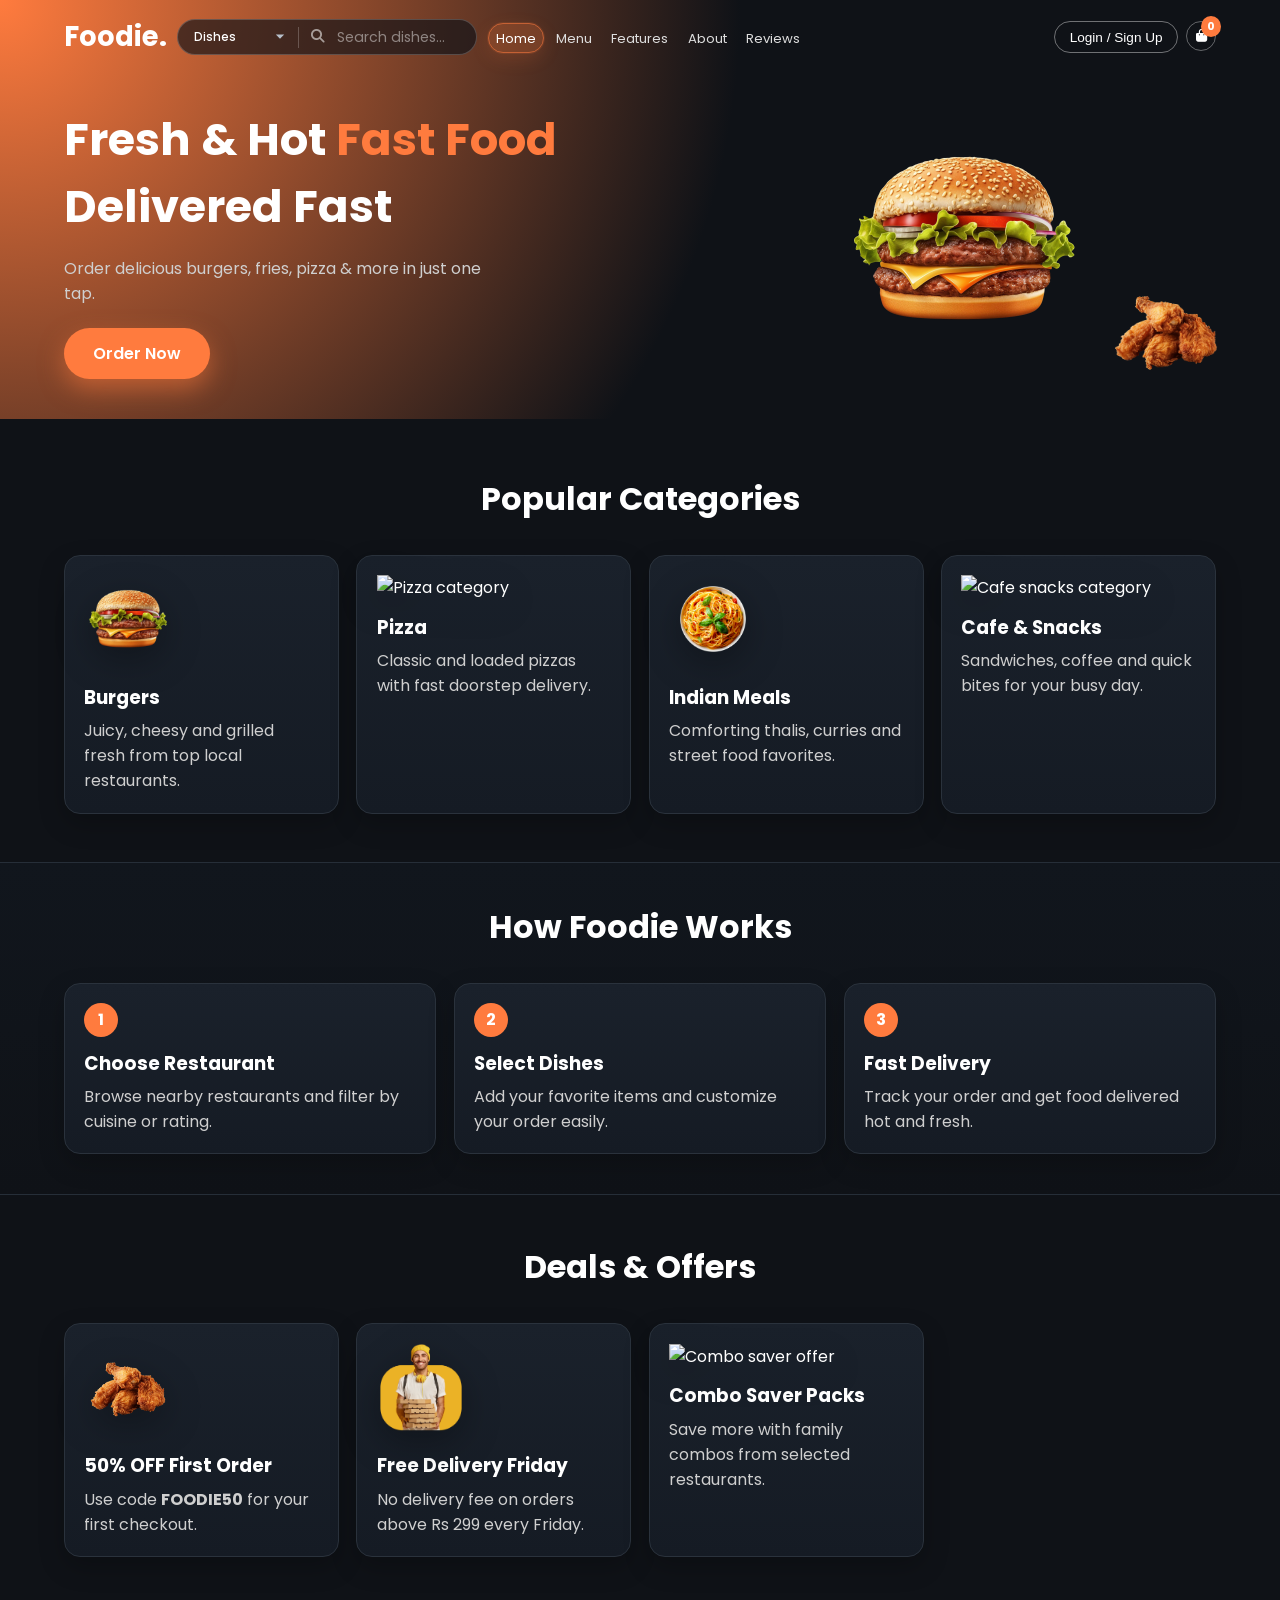
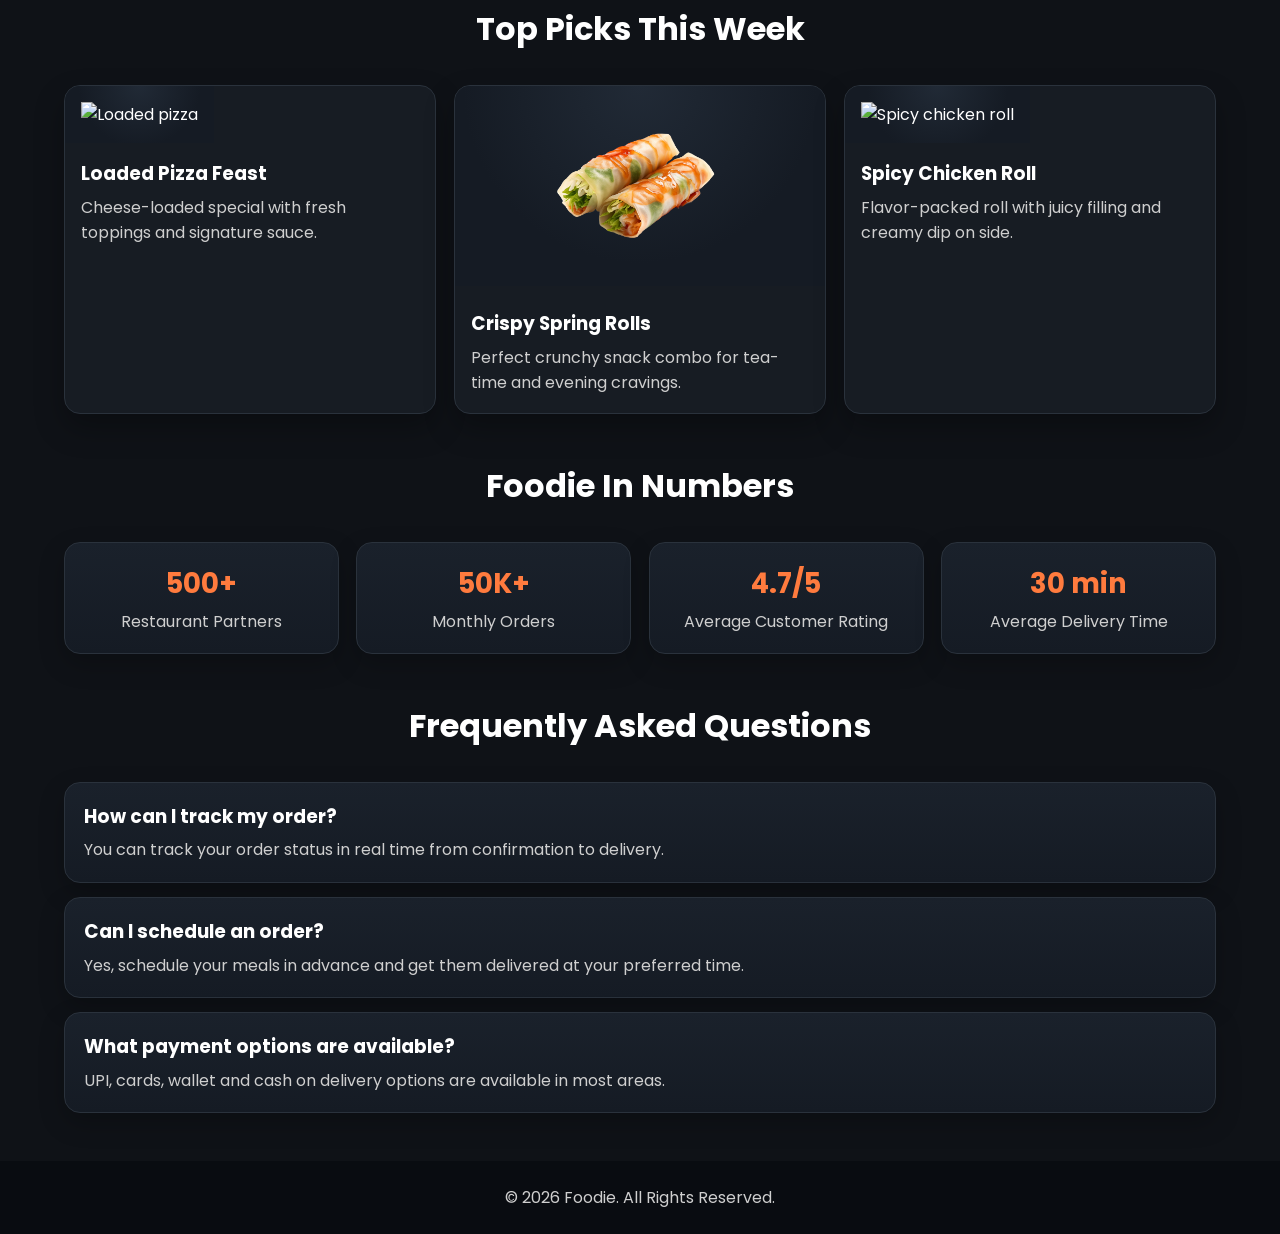
==== commit f80566be: "modify all pages" ====
--- a/index.html
+++ b/index.html
@@ -39,7 +39,6 @@
         <li><a href="index.html" class="active">Home</a></li>
         <li><a href="menu.html">Menu</a></li>
         <li><a href="features.html">Features</a></li>
-        <li><a href="delivery.html">Delivery</a></li>
         <li><a href="about.html">About</a></li>
         <li><a href="testimonials.html">Reviews</a></li>
       </ul>
@@ -49,12 +48,6 @@
         <a href="#" class="cart-icon">
           <i class="fa-solid fa-bag-shopping"></i>
         </a>
-
-        <div class="social-header flex gap-1">
-          <a href="#"><i class="fa-brands fa-facebook-f"></i></a>
-          <a href="#"><i class="fa-brands fa-instagram"></i></a>
-          <a href="#"><i class="fa-brands fa-twitter"></i></a>
-        </div>
 
         <input type="checkbox" id="menu-toggle">
         <label for="menu-toggle" class="hamburger">
@@ -80,7 +73,6 @@
         <li><a href="index.html" class="active">Home</a></li>
         <li><a href="menu.html">Menu</a></li>
         <li><a href="features.html">Features</a></li>
-        <li><a href="delivery.html">Delivery</a></li>
         <li><a href="about.html">About</a></li>
         <li><a href="testimonials.html">Reviews</a></li>
       </ul>
@@ -103,6 +95,145 @@
     </section>
 
   </header>
+
+  <main class="page-main">
+    <section class="home-section wrapper">
+      <h2 class="section-heading">Popular Categories</h2>
+      <div class="home-categories-grid">
+        <article class="home-info-card">
+          <img src="image/burger.png" alt="Burger category">
+          <h3>Burgers</h3>
+          <p>Juicy, cheesy and grilled fresh from top local restaurants.</p>
+        </article>
+        <article class="home-info-card">
+          <img src="image/pizza.png" alt="Pizza category">
+          <h3>Pizza</h3>
+          <p>Classic and loaded pizzas with fast doorstep delivery.</p>
+        </article>
+        <article class="home-info-card">
+          <img src="image/spaghetti.png" alt="Indian meals category">
+          <h3>Indian Meals</h3>
+          <p>Comforting thalis, curries and street food favorites.</p>
+        </article>
+        <article class="home-info-card">
+          <img src="image/sandwich.png" alt="Cafe snacks category">
+          <h3>Cafe & Snacks</h3>
+          <p>Sandwiches, coffee and quick bites for your busy day.</p>
+        </article>
+      </div>
+    </section>
+
+    <section class="home-section home-strip">
+      <div class="wrapper">
+        <h2 class="section-heading">How Foodie Works</h2>
+        <div class="home-steps-grid">
+          <article class="home-step-card">
+            <span>1</span>
+            <h3>Choose Restaurant</h3>
+            <p>Browse nearby restaurants and filter by cuisine or rating.</p>
+          </article>
+          <article class="home-step-card">
+            <span>2</span>
+            <h3>Select Dishes</h3>
+            <p>Add your favorite items and customize your order easily.</p>
+          </article>
+          <article class="home-step-card">
+            <span>3</span>
+            <h3>Fast Delivery</h3>
+            <p>Track your order and get food delivered hot and fresh.</p>
+          </article>
+        </div>
+      </div>
+    </section>
+
+    <section class="home-section wrapper">
+      <h2 class="section-heading">Deals & Offers</h2>
+      <div class="home-offers-grid">
+        <article class="home-offer-card">
+          <img src="image/fried-chicken.png" alt="First order offer">
+          <h3>50% OFF First Order</h3>
+          <p>Use code <strong>FOODIE50</strong> for your first checkout.</p>
+        </article>
+        <article class="home-offer-card">
+          <img src="image/delivery-boy.png" alt="Free delivery offer">
+          <h3>Free Delivery Friday</h3>
+          <p>No delivery fee on orders above Rs 299 every Friday.</p>
+        </article>
+        <article class="home-offer-card">
+          <img src="image/chicken-roll.png" alt="Combo saver offer">
+          <h3>Combo Saver Packs</h3>
+          <p>Save more with family combos from selected restaurants.</p>
+        </article>
+      </div>
+    </section>
+
+    <section class="home-section wrapper">
+      <h2 class="section-heading">Top Picks This Week</h2>
+      <div class="home-visual-grid">
+        <article class="home-visual-card">
+          <img src="image/pizza.png" alt="Loaded pizza">
+          <div class="home-visual-content">
+            <h3>Loaded Pizza Feast</h3>
+            <p>Cheese-loaded special with fresh toppings and signature sauce.</p>
+          </div>
+        </article>
+        <article class="home-visual-card">
+          <img src="image/spring-roll.png" alt="Crispy spring rolls">
+          <div class="home-visual-content">
+            <h3>Crispy Spring Rolls</h3>
+            <p>Perfect crunchy snack combo for tea-time and evening cravings.</p>
+          </div>
+        </article>
+        <article class="home-visual-card">
+          <img src="image/chicken-roll.png" alt="Spicy chicken roll">
+          <div class="home-visual-content">
+            <h3>Spicy Chicken Roll</h3>
+            <p>Flavor-packed roll with juicy filling and creamy dip on side.</p>
+          </div>
+        </article>
+      </div>
+    </section>
+
+    <section class="home-section wrapper">
+      <h2 class="section-heading">Foodie In Numbers</h2>
+      <div class="home-stats-grid">
+        <article class="home-stat-card">
+          <h3>500+</h3>
+          <p>Restaurant Partners</p>
+        </article>
+        <article class="home-stat-card">
+          <h3>50K+</h3>
+          <p>Monthly Orders</p>
+        </article>
+        <article class="home-stat-card">
+          <h3>4.7/5</h3>
+          <p>Average Customer Rating</p>
+        </article>
+        <article class="home-stat-card">
+          <h3>30 min</h3>
+          <p>Average Delivery Time</p>
+        </article>
+      </div>
+    </section>
+
+    <section class="home-section wrapper">
+      <h2 class="section-heading">Frequently Asked Questions</h2>
+      <div class="home-faq-list">
+        <article class="home-faq-item">
+          <h3>How can I track my order?</h3>
+          <p>You can track your order status in real time from confirmation to delivery.</p>
+        </article>
+        <article class="home-faq-item">
+          <h3>Can I schedule an order?</h3>
+          <p>Yes, schedule your meals in advance and get them delivered at your preferred time.</p>
+        </article>
+        <article class="home-faq-item">
+          <h3>What payment options are available?</h3>
+          <p>UPI, cards, wallet and cash on delivery options are available in most areas.</p>
+        </article>
+      </div>
+    </section>
+  </main>
 
   <footer class="footer">
     <p>© 2026 Foodie. All Rights Reserved.</p>
--- a/style.css
+++ b/style.css
@@ -216,8 +216,7 @@
 }
 
 /* Right side */
-.cart-icon,
-.social-header a {
+.cart-icon {
   width: 30px;
   height: 30px;
   border-radius: 50%;
@@ -251,8 +250,7 @@
   border-color: #ff7b3e;
 }
 
-.cart-icon:hover,
-.social-header a:hover {
+.cart-icon:hover {
   background: #ff7b3e;
   border-color: #ff7b3e;
 }
@@ -364,6 +362,150 @@
   width: 120px;
 }
 
+/* HOME EXTRA CONTENT */
+.home-section {
+  margin: 3rem auto;
+}
+
+.home-categories-grid,
+.home-offers-grid,
+.home-stats-grid {
+  display: grid;
+  grid-template-columns: repeat(4, minmax(0, 1fr));
+  gap: 1.1rem;
+}
+
+.home-info-card,
+.home-offer-card,
+.home-stat-card,
+.home-step-card,
+.home-faq-item {
+  background: linear-gradient(180deg, #1a212b 0%, #151b24 100%);
+  border: 1px solid #2a323c;
+  border-radius: 1rem;
+  padding: 1.2rem;
+  box-shadow: 0 10px 26px rgba(0, 0, 0, 0.22);
+  transition: transform 0.25s ease, box-shadow 0.25s ease, border-color 0.25s ease;
+}
+
+.home-info-card:hover,
+.home-offer-card:hover,
+.home-step-card:hover,
+.home-faq-item:hover {
+  transform: translateY(-4px);
+  border-color: rgba(255, 123, 62, 0.5);
+  box-shadow: 0 16px 34px rgba(0, 0, 0, 0.32);
+}
+
+.home-info-card img,
+.home-offer-card img {
+  width: 88px;
+  height: 88px;
+  object-fit: contain;
+  margin-bottom: 0.8rem;
+  filter: drop-shadow(0 10px 18px rgba(0, 0, 0, 0.32));
+}
+
+.home-info-card h3,
+.home-offer-card h3,
+.home-step-card h3,
+.home-faq-item h3 {
+  margin-bottom: 0.4rem;
+}
+
+.home-info-card p,
+.home-offer-card p,
+.home-step-card p,
+.home-faq-item p,
+.home-stat-card p {
+  color: #cfcfcf;
+}
+
+.home-strip {
+  background: linear-gradient(180deg, #11161d 0%, #0f1217 100%);
+  border-top: 1px solid #262e38;
+  border-bottom: 1px solid #262e38;
+  padding: 2.5rem 0;
+}
+
+.home-steps-grid {
+  display: grid;
+  grid-template-columns: repeat(3, minmax(0, 1fr));
+  gap: 1.1rem;
+}
+
+.home-step-card span {
+  display: inline-flex;
+  align-items: center;
+  justify-content: center;
+  width: 34px;
+  height: 34px;
+  border-radius: 50%;
+  background: #ff7b3e;
+  color: #fff;
+  font-weight: 700;
+  margin-bottom: 0.75rem;
+}
+
+.home-stats-grid {
+  grid-template-columns: repeat(4, minmax(0, 1fr));
+}
+
+.home-stat-card {
+  text-align: center;
+}
+
+.home-stat-card h3 {
+  font-size: 1.7rem;
+  color: #ff7b3e;
+  margin-bottom: 0.25rem;
+}
+
+.home-faq-list {
+  display: grid;
+  gap: 0.9rem;
+}
+
+.home-visual-grid {
+  display: grid;
+  grid-template-columns: repeat(3, minmax(0, 1fr));
+  gap: 1.1rem;
+}
+
+.home-visual-card {
+  background: #171c23;
+  border-radius: 1rem;
+  border: 1px solid #2a323c;
+  overflow: hidden;
+  box-shadow: 0 14px 30px rgba(0, 0, 0, 0.28);
+  transition: transform 0.25s ease, box-shadow 0.25s ease;
+}
+
+.home-visual-card:hover {
+  transform: translateY(-4px);
+  box-shadow: 0 20px 36px rgba(0, 0, 0, 0.35);
+}
+
+.home-visual-card img {
+  width: 100%;
+  height: 200px;
+  object-fit: contain;
+  background: radial-gradient(circle at top, #212a36, #151b24 65%);
+  padding: 1rem;
+}
+
+.home-visual-content {
+  padding: 1rem 1rem 1.15rem;
+}
+
+.home-visual-content h3 {
+  margin-bottom: 0.45rem;
+}
+
+.home-visual-content p {
+  color: #cfcfcf;
+}
+
 /* FEATURES */
 .features {
   margin: 3rem auto;
@@ -385,6 +527,13 @@
 
 .feature-card img {
   width: 100px;
+  margin-bottom: 1rem;
+}
+
+.feature-icon {
+  display: block;
+  font-size: 72px;
+  color: #fcbf49;
   margin-bottom: 1rem;
 }
 
@@ -447,6 +596,32 @@
   box-shadow: 0 0 0 2px rgba(255, 123, 62, 0.18);
 }
 
+.menu-actions {
+  margin-top: 1.1rem;
+  display: flex;
+  justify-content: stretch;
+}
+
+.menu-add-cart-btn {
+  width: 100%;
+  border: none;
+  border-radius: 0.8rem;
+  background: #ff7b3e;
+  color: #fff;
+  font-family: inherit;
+  font-size: 1rem;
+  font-weight: 600;
+  padding: 0.8rem 1.25rem;
+  cursor: pointer;
+  box-shadow: 0 10px 22px rgba(255, 123, 62, 0.35);
+  transition: transform 0.2s ease, box-shadow 0.2s ease;
+}
+
+.menu-add-cart-btn:hover {
+  transform: translateY(-1px);
+  box-shadow: 0 14px 26px rgba(255, 123, 62, 0.45);
+}
+
 .menu-empty {
   text-align: center;
   color: #8a939e;
@@ -502,9 +677,11 @@
 }
 
 .menu-card img {
-  width: 100%;
+  width: 86%;
+  max-width: 180px;
+  display: block;
+  margin: 0 auto 0.7rem;
   border-radius: 0.8rem;
-  margin-bottom: 0.7rem;
 }
 
 .menu-price {
@@ -833,6 +1010,30 @@
   align-items: center;
 }
 
+.about-page-main {
+  padding-bottom: 2rem;
+}
+
+.about-page-main .about {
+  min-height: 68vh;
+}
+
+.about-text p + p {
+  margin-top: 0.75rem;
+}
+
+.about-points {
+  margin-top: 1rem;
+  display: grid;
+  gap: 0.6rem;
+  color: #d8d8d8;
+}
+
+.about-points li i {
+  color: #fcbf49;
+  margin-right: 0.45rem;
+}
+
 .about-image img {
   width: 300px;
   border-radius: 1rem;
@@ -862,6 +1063,18 @@
   height: 80px;
   border-radius: 50%;
   margin-bottom: 1rem;
+  object-fit: cover;
+}
+
+.testi-rating {
+  color: #fcbf49;
+  font-size: 0.95rem;
+  margin-bottom: 0.35rem;
+}
+
+.testi-rating span {
+  color: #d8d8d8;
+  margin-left: 0.2rem;
 }
 
 /* FOOTER */
@@ -999,6 +1212,14 @@
     grid-template-columns: 1fr;
   }
 
+  .home-categories-grid,
+  .home-offers-grid,
+  .home-stats-grid,
+  .home-steps-grid,
+  .home-visual-grid {
+    grid-template-columns: repeat(2, minmax(0, 1fr));
+  }
+
   .testi-grid {
     grid-template-columns: 1fr;
   }
@@ -1050,6 +1271,14 @@
     grid-template-columns: 1fr;
   }
 
+  .home-categories-grid,
+  .home-offers-grid,
+  .home-stats-grid,
+  .home-steps-grid,
+  .home-visual-grid {
+    grid-template-columns: 1fr;
+  }
+
   .about {
     flex-direction: column;
   }
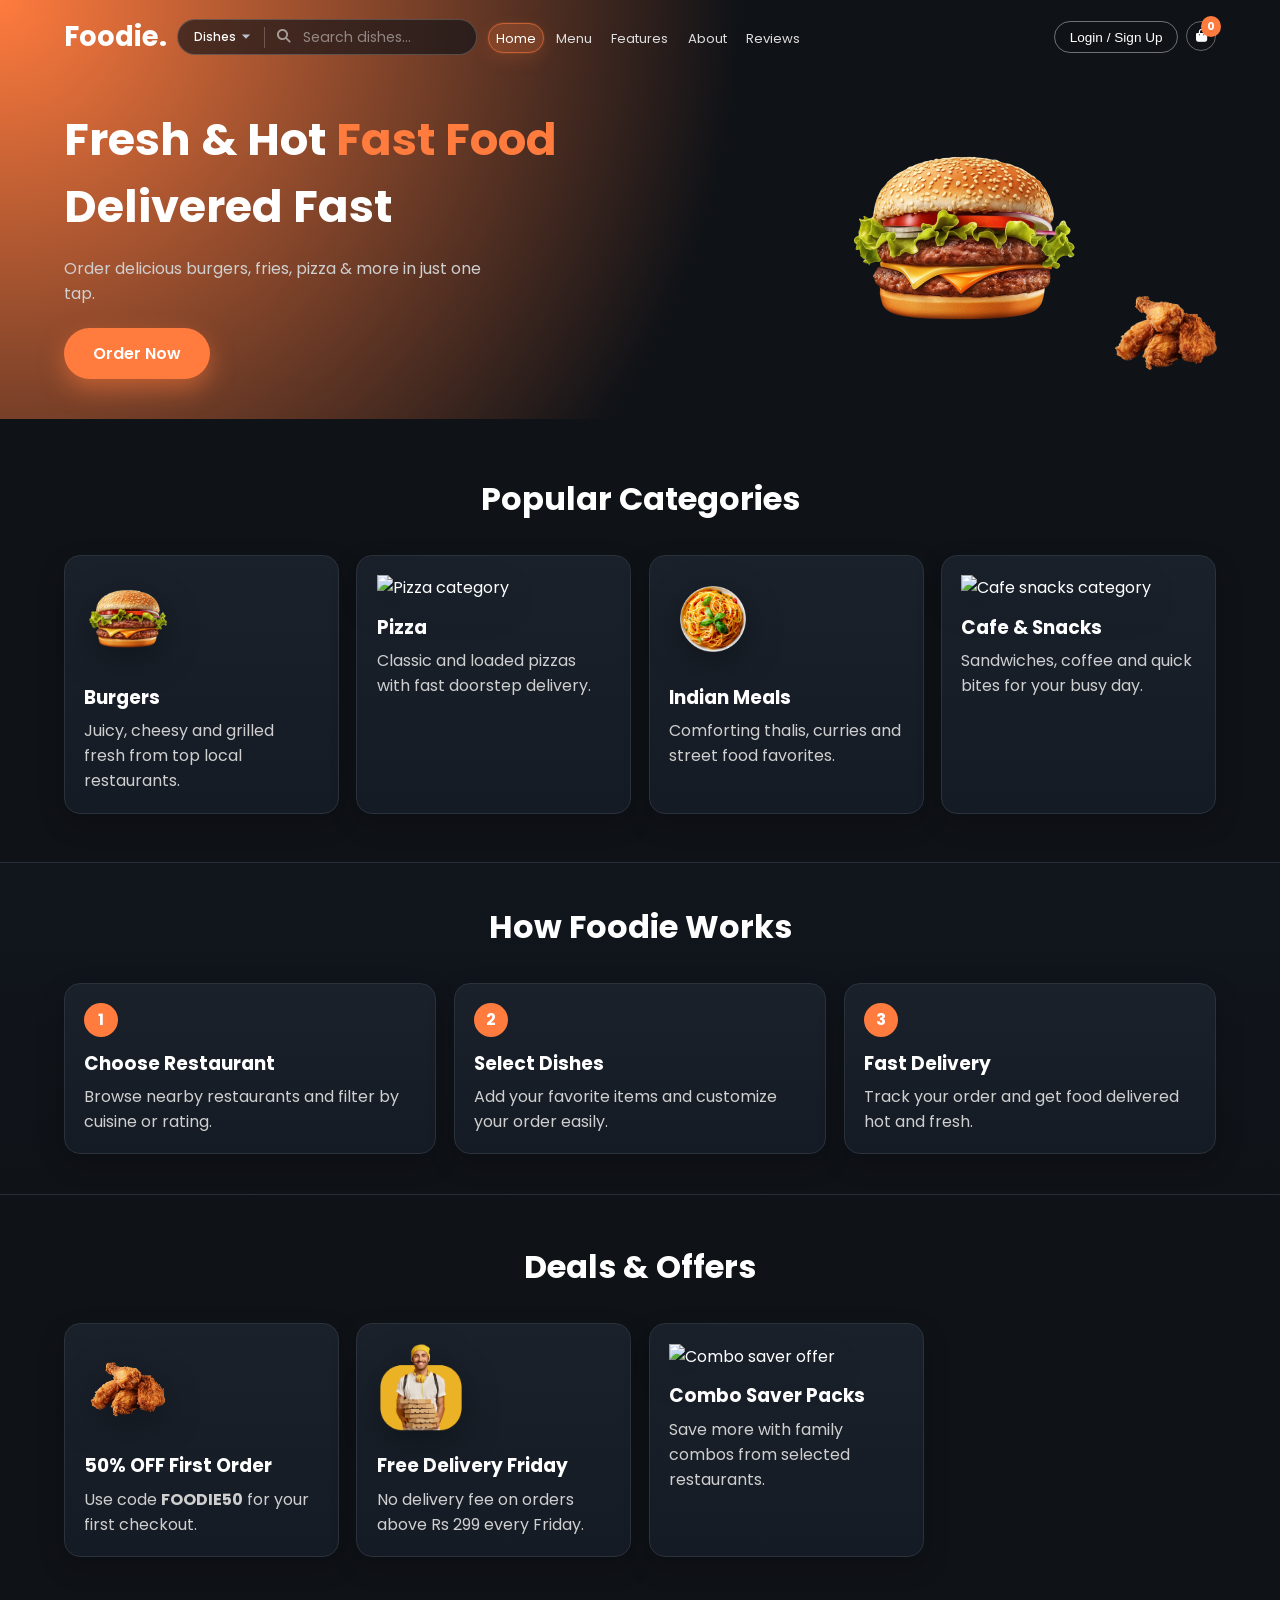
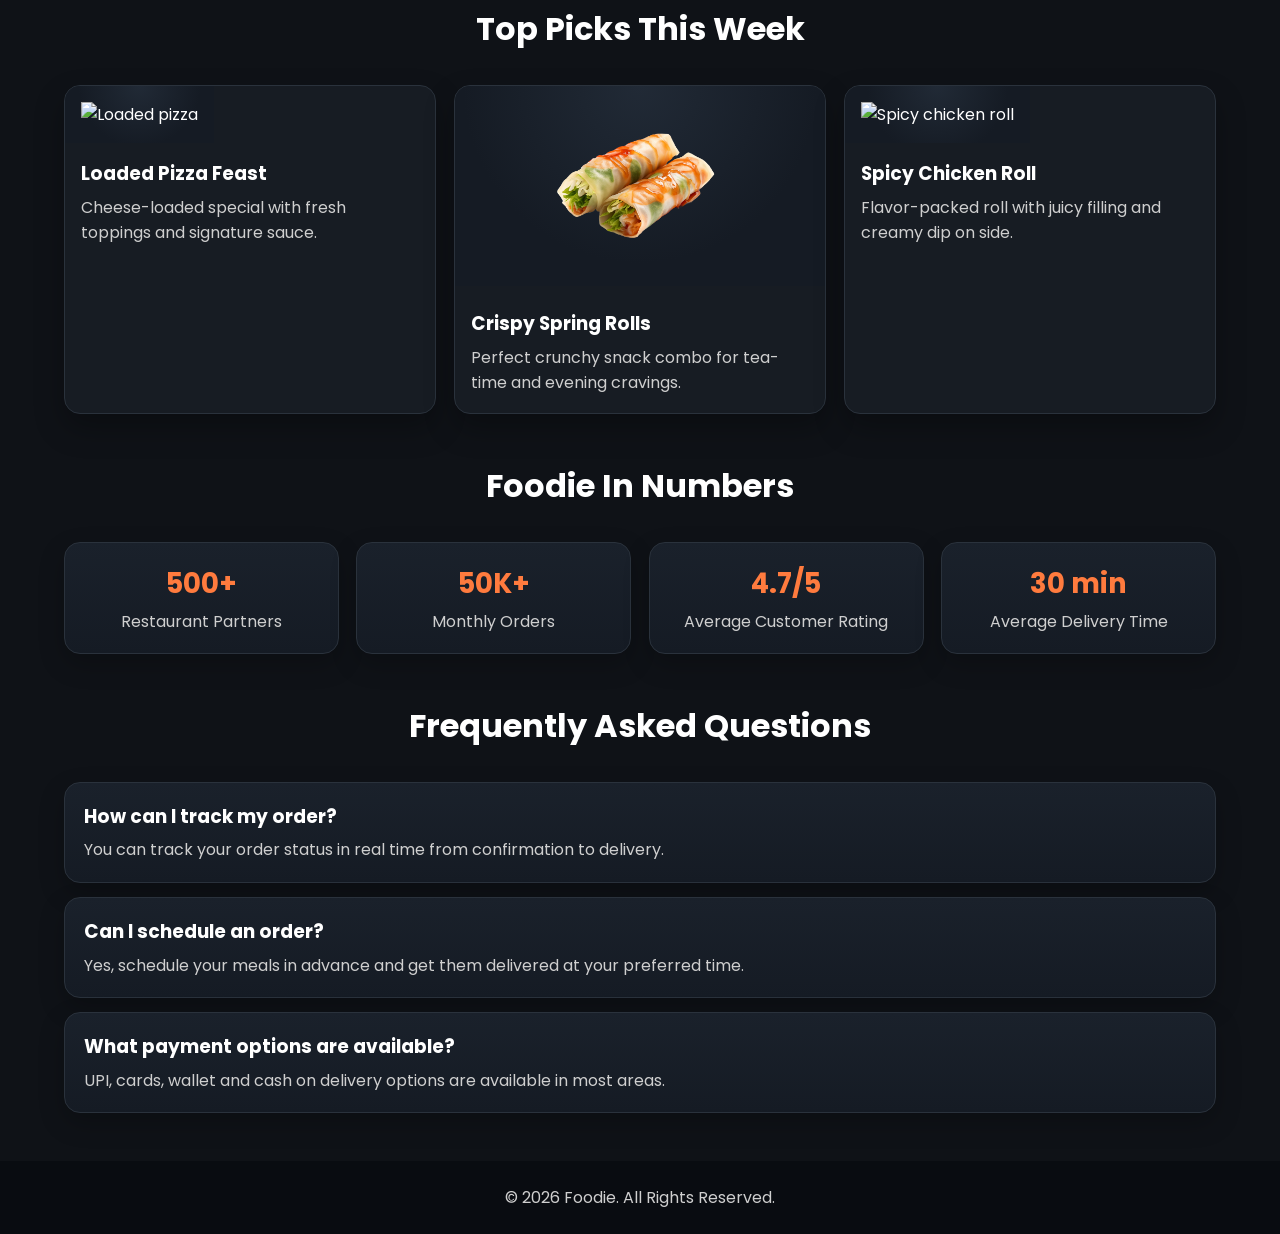
==== commit bbcc6a0c: "backend implement and modify ui and make dynamic all" ====
--- a/index.html
+++ b/index.html
@@ -26,7 +26,6 @@
         <div class="nav-search-inner flex items-center gap-1">
           <select name="type" class="nav-search-type" aria-label="Search by">
             <option value="dish">Dishes</option>
-            <option value="restaurant">Restaurants</option>
           </select>
           <span class="nav-search-divider" aria-hidden="true"></span>
           <i class="fa-solid fa-magnifying-glass nav-search-icon" aria-hidden="true"></i>
@@ -61,7 +60,6 @@
         <div class="nav-search-inner flex items-center gap-1">
           <select name="type" class="nav-search-type" aria-label="Search by">
             <option value="dish">Dishes</option>
-            <option value="restaurant">Restaurants</option>
           </select>
           <span class="nav-search-divider" aria-hidden="true"></span>
           <i class="fa-solid fa-magnifying-glass nav-search-icon" aria-hidden="true"></i>
--- a/style.css
+++ b/style.css
@@ -248,6 +248,59 @@
 .auth-btn:hover {
   background: #ff7b3e;
   border-color: #ff7b3e;
+}
+
+.profile-menu {
+  position: relative;
+}
+
+.profile-menu-toggle {
+  width: 34px;
+  height: 34px;
+  border-radius: 50%;
+  border: 1px solid rgba(255, 255, 255, 0.45);
+  background: transparent;
+  color: #fff;
+  cursor: pointer;
+  font-size: 0.92rem;
+}
+
+.profile-menu-toggle:hover {
+  background: #ff7b3e;
+  border-color: #ff7b3e;
+}
+
+.profile-menu-dropdown {
+  position: absolute;
+  right: 0;
+  top: calc(100% + 8px);
+  min-width: 140px;
+  background: #171c23;
+  border: 1px solid #2b3440;
+  border-radius: 0.7rem;
+  padding: 0.35rem;
+  display: none;
+  gap: 0.25rem;
+  z-index: 30;
+}
+
+.profile-menu-dropdown.show {
+  display: grid;
+}
+
+.profile-menu-dropdown button {
+  border: 1px solid transparent;
+  background: #0f1217;
+  color: #fff;
+  border-radius: 0.45rem;
+  padding: 0.45rem 0.55rem;
+  text-align: left;
+  cursor: pointer;
+}
+
+.profile-menu-dropdown button:hover {
+  border-color: #ff7b3e;
+  color: #ffb08d;
 }
 
 .cart-icon:hover {
@@ -1077,6 +1130,245 @@
   margin-left: 0.2rem;
 }
 
+/* MY ORDERS */
+.orders-page {
+  margin: 3rem auto;
+}
+
+.orders-note {
+  text-align: center;
+  color: #cfd6de;
+  margin-bottom: 1.25rem;
+}
+
+.orders-list {
+  display: grid;
+  gap: 1rem;
+}
+
+.orders-card {
+  background: #171c23;
+  border: 1px solid #222a34;
+  border-radius: 1rem;
+  padding: 1rem 1.1rem;
+}
+
+.orders-card-head {
+  display: flex;
+  align-items: center;
+  justify-content: space-between;
+  gap: 0.75rem;
+}
+
+.orders-card-head h3 {
+  margin: 0;
+  font-size: 1rem;
+}
+
+.orders-status {
+  text-transform: capitalize;
+  font-size: 0.8rem;
+  padding: 0.2rem 0.6rem;
+  border-radius: 999px;
+  border: 1px solid #355f40;
+  color: #76e39a;
+}
+
+.orders-meta {
+  margin-top: 0.45rem;
+  color: #9aa3af;
+  font-size: 0.86rem;
+}
+
+.orders-items {
+  margin-top: 0.8rem;
+  display: grid;
+  gap: 0.45rem;
+  list-style: none;
+  padding: 0;
+}
+
+.orders-items li {
+  display: flex;
+  justify-content: space-between;
+  gap: 0.65rem;
+  color: #e2e8f0;
+}
+
+.orders-total {
+  margin-top: 0.9rem;
+  display: flex;
+  justify-content: space-between;
+  border-top: 1px solid #27303b;
+  padding-top: 0.75rem;
+}
+
+.admin-link {
+  color: #111;
+  background: #ffd166;
+  padding: 0.45rem 0.65rem;
+  border-radius: 999px;
+  font-size: 0.78rem;
+  font-weight: 600;
+}
+
+/* ADMIN */
+.admin-page {
+  margin: 2.5rem auto;
+}
+
+.admin-panel {
+  background: #171c23;
+  border: 1px solid #222a34;
+  border-radius: 1rem;
+  padding: 1.2rem;
+}
+
+.admin-login-panel {
+  max-width: 460px;
+  margin: 0 auto;
+}
+
+.admin-form {
+  display: grid;
+  gap: 0.6rem;
+}
+
+.admin-form input,
+.admin-form select,
+.admin-form button {
+  padding: 0.62rem 0.75rem;
+  border-radius: 0.55rem;
+  border: 1px solid #313b48;
+  background: #0f1217;
+  color: #f1f5f9;
+}
+
+.admin-form button {
+  cursor: pointer;
+  background: #ff7b3e;
+  border-color: #ff7b3e;
+}
+
+.admin-back-link {
+  display: inline-block;
+  margin-top: 0.8rem;
+  color: #fcbf49;
+}
+
+.admin-head {
+  display: flex;
+  justify-content: space-between;
+  align-items: center;
+  gap: 0.7rem;
+}
+
+.admin-head-actions {
+  display: flex;
+  gap: 0.5rem;
+}
+
+.admin-head-actions button {
+  background: #0f1217;
+  color: #f8fafc;
+  border: 1px solid #2a323c;
+  border-radius: 0.55rem;
+  padding: 0.45rem 0.7rem;
+  cursor: pointer;
+}
+
+.admin-stats {
+  margin-top: 1rem;
+  display: grid;
+  grid-template-columns: repeat(4, minmax(0, 1fr));
+  gap: 0.75rem;
+}
+
+.admin-stat {
+  background: #0f1217;
+  border: 1px solid #2a323c;
+  border-radius: 0.7rem;
+  padding: 0.75rem;
+  text-align: center;
+}
+
+.admin-stat strong {
+  display: block;
+  font-size: 1.1rem;
+}
+
+.admin-stat span {
+  color: #9aa3af;
+  font-size: 0.8rem;
+}
+
+.admin-grid {
+  margin-top: 1rem;
+  display: grid;
+  grid-template-columns: 1fr;
+  gap: 0.9rem;
+}
+
+.admin-card {
+  background: #0f1217;
+  border: 1px solid #222a34;
+  border-radius: 0.8rem;
+  padding: 0.9rem;
+}
+
+.admin-list {
+  margin-top: 0.8rem;
+  display: grid;
+  gap: 0.65rem;
+}
+
+.admin-row {
+  background: #171c23;
+  border: 1px solid #26303d;
+  border-radius: 0.7rem;
+  padding: 0.7rem;
+  display: flex;
+  justify-content: space-between;
+  gap: 0.7rem;
+}
+
+.admin-row h4 {
+  margin: 0;
+}
+
+.admin-row p {
+  margin-top: 0.25rem;
+  color: #cbd5e1;
+  font-size: 0.85rem;
+}
+
+.admin-row-actions {
+  display: flex;
+  gap: 0.4rem;
+}
+
+.admin-row-actions select,
+.admin-row-actions button {
+  border: 1px solid #334155;
+  background: #0f1217;
+  color: #f8fafc;
+  border-radius: 0.5rem;
+  padding: 0.35rem 0.55rem;
+}
+
+.admin-row-actions button {
+  cursor: pointer;
+}
+
+.admin-muted {
+  color: #9aa3af;
+}
+
+.admin-note {
+  min-height: 1.2rem;
+  margin-top: 0.4rem;
+}
+
 /* FOOTER */
 .footer {
   background: #090c11;
@@ -1204,6 +1496,10 @@
     align-items: center;
   }
 
+  .admin-stats {
+    grid-template-columns: repeat(2, minmax(0, 1fr));
+  }
+
   .menu-toolbar:not(.menu-toolbar--sort-only) .menu-sort-wrap {
     justify-content: space-between;
   }
